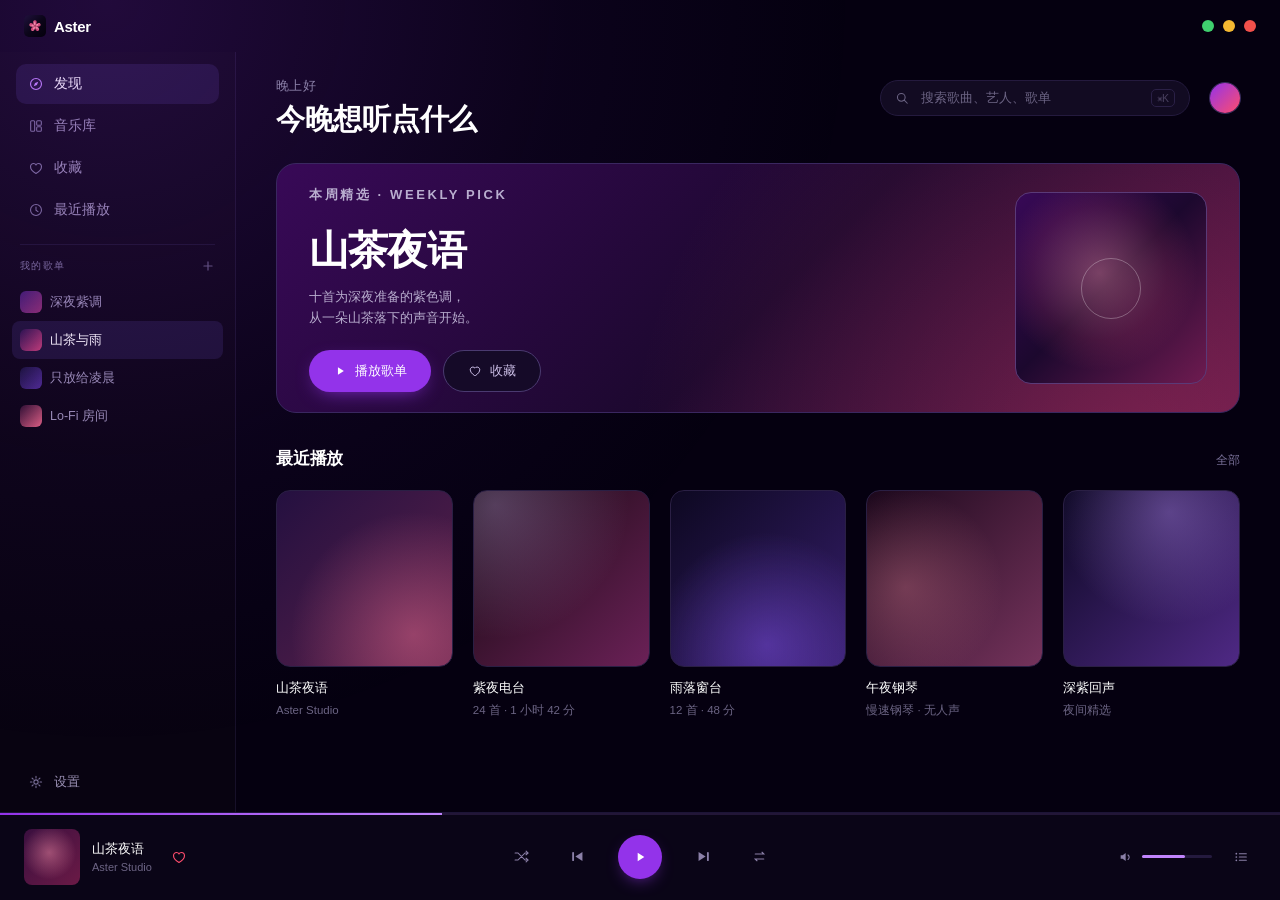
==== Design/index.html @ 730d6020 "初始化提交" ====
<!DOCTYPE html>
<html lang="zh-CN">
<head>
<meta charset="UTF-8">
<meta name="viewport" content="width=device-width, initial-scale=1">
<title>Aster · 发现</title>
<link rel="stylesheet" href="styles.css">
<script>document.documentElement.classList.toggle('no-vt', !(("onpagereveal" in window) && location.protocol !== "file:"));</script>
</head>
<body data-page="discover">

<script src="sprite.js"></script>

<div class="app">

  <!-- ===================== 顶栏 ===================== -->
  <header class="titlebar">
    <a class="brand" href="index.html">
      <svg class="mark" viewBox="0 0 512 512"><use href="#app-icon"/></svg>
      Aster
    </a>
    <div class="win-controls">
        <button class="wc wc-green" data-wc="max" title="进入全屏" aria-label="进入全屏">
          <svg class="ico-enter" viewBox="0 0 8 8"><path d="M1.5 1.5H4.4L1.5 4.4V1.5Z" fill="#0B2A16"/><path d="M6.5 6.5H3.6L6.5 3.6V6.5Z" fill="#0B2A16"/></svg>
          <svg class="ico-exit" viewBox="0 0 8 8"><path d="M4.5 3.5V1.2L1.2 4.5H3.5V3.5H4.5ZM3.5 4.5V6.8L6.8 3.5H4.5V4.5H3.5Z" fill="#0B2A16"/></svg>
        </button>
        <button class="wc wc-yellow" data-wc="min" title="缩小" aria-label="缩小">
          <svg viewBox="0 0 8 8"><path d="M2 4h4" stroke="#2A1D02" stroke-width="1.3" stroke-linecap="round" fill="none"/></svg>
        </button>
        <button class="wc wc-red" data-wc="close" title="关闭" aria-label="关闭">
          <svg viewBox="0 0 8 8"><path d="M2.2 2.2l3.6 3.6M5.8 2.2L2.2 5.8" stroke="#310604" stroke-width="1.15" stroke-linecap="round" fill="none"/></svg>
        </button>
      </div>
  </header>

  <div class="body">

    <!-- ===================== 侧边栏 ===================== -->
    <aside class="sidebar">
      <nav class="nav">
        <a href="index.html" class="active">
          <svg class="icon"><use href="#i-home"/></svg>发现
        </a>
        <a href="playlist.html">
          <svg class="icon"><use href="#i-library"/></svg>音乐库
        </a>
        <a href="playlist.html">
          <svg class="icon"><use href="#i-heart"/></svg>收藏
        </a>
        <a href="playlist.html">
          <svg class="icon"><use href="#i-clock"/></svg>最近播放
        </a>
      </nav>

      <div class="side-sep"></div>

      <div class="side-label">
        我的歌单
        <button aria-label="新建歌单"><svg class="icon" style="width:14px;height:14px"><use href="#i-plus"/></svg></button>
      </div>
      <div class="playlists">
        <a href="playlist.html">
          <span class="pl-thumb" style="background:linear-gradient(135deg,#3A1A6B,#8B2D6B)"></span>深夜紫调
        </a>
        <a href="playlist.html" class="current">
          <span class="pl-thumb" style="background:linear-gradient(135deg,#241046,#C33C71)"></span>山茶与雨
        </a>
        <a href="playlist.html">
          <span class="pl-thumb" style="background:linear-gradient(135deg,#141033,#4B2A8F)"></span>只放给凌晨
        </a>
        <a href="playlist.html">
          <span class="pl-thumb" style="background:linear-gradient(135deg,#2B0E2A,#E0617F)"></span>Lo-Fi 房间
        </a>
      </div>

      <div class="side-bottom">
        <a href="settings.html">
          <svg class="icon"><use href="#i-settings"/></svg>设置
        </a>
      </div>
    </aside>

    <!-- ===================== 内容 ===================== -->
    <main class="content">

      <div class="content-head">
        <div>
          <p class="greeting">晚上好</p>
          <h1 class="page-title">今晚想听点什么</h1>
        </div>
        <div class="head-actions">
          <label class="search">
            <svg class="icon"><use href="#i-search"/></svg>
            <input type="text" placeholder="搜索歌曲、艺人、歌单" aria-label="搜索">
            <kbd>⌘K</kbd>
          </label>
          <a class="avatar" href="login.html" title="账号"></a>
        </div>
      </div>

      <!-- 精选 -->
      <section class="hero">
        <div class="hero-copy">
          <p class="hero-tag">本周精选 · WEEKLY PICK</p>
          <h2>山茶夜语</h2>
          <p>十首为深夜准备的紫色调，
从一朵山茶落下的声音开始。</p>
          <div class="hero-actions">
            <a class="btn btn-primary" href="now-playing.html">
              <svg class="icon"><use href="#i-play"/></svg>播放歌单
            </a>
            <button class="btn btn-ghost" data-like>
              <svg class="icon"><use href="#i-heart"/></svg>收藏
            </button>
          </div>
        </div>
        <div class="hero-art"><span class="art-ring"></span></div>
      </section>

      <!-- 最近播放 -->
      <div class="section-head">
        <h3>最近播放</h3>
        <a href="playlist.html">全部</a>
      </div>

      <div class="cards">
        <a class="card" href="playlist.html">
          <div class="cover c1">
            <span class="play-fab" data-play="山茶夜语" data-artist="Aster Studio"><svg class="icon"><use href="#i-play"/></svg></span>
          </div>
          <h4>山茶夜语</h4><span>Aster Studio</span>
        </a>
        <a class="card" href="playlist.html">
          <div class="cover c2">
            <span class="play-fab" data-play="紫夜电台" data-artist="24 首 · 精选合辑"><svg class="icon"><use href="#i-play"/></svg></span>
          </div>
          <h4>紫夜电台</h4><span>24 首 · 1 小时 42 分</span>
        </a>
        <a class="card" href="playlist.html">
          <div class="cover c3">
            <span class="play-fab" data-play="雨落窗台" data-artist="城市噪音"><svg class="icon"><use href="#i-play"/></svg></span>
          </div>
          <h4>雨落窗台</h4><span>12 首 · 48 分</span>
        </a>
        <a class="card" href="playlist.html">
          <div class="cover c4">
            <span class="play-fab" data-play="午夜钢琴" data-artist="慢速钢琴 · 无人声"><svg class="icon"><use href="#i-play"/></svg></span>
          </div>
          <h4>午夜钢琴</h4><span>慢速钢琴 · 无人声</span>
        </a>
        <a class="card" href="playlist.html">
          <div class="cover c5">
            <span class="play-fab" data-play="深紫回声" data-artist="夜间精选"><svg class="icon"><use href="#i-play"/></svg></span>
          </div>
          <h4>深紫回声</h4><span>夜间精选</span>
        </a>
      </div>

    </main>
  </div>

  <!-- ===================== 播放条 ===================== -->
  <footer class="playerbar" id="playerbar">
    <div class="pb-progress"><div class="fill"></div></div>
    <div class="pb-left">
      <a href="now-playing.html" class="pb-cover" title="打开正在播放"></a>
      <div class="pb-meta">
        <strong id="pb-title">山茶夜语</strong>
        <span id="pb-artist">Aster Studio</span>
      </div>
      <button class="icon-btn liked" data-like aria-label="喜欢">
        <svg class="icon"><use href="#i-heart"/></svg>
      </button>
    </div>
    <div class="pb-center">
      <button class="icon-btn" aria-label="随机播放"><svg class="icon"><use href="#i-shuffle"/></svg></button>
      <button class="icon-btn" data-prev aria-label="上一首"><svg class="icon"><use href="#i-prev"/></svg></button>
      <button class="play-btn" data-toggle aria-label="播放/暂停">
        <svg class="icon icon-play"><use href="#i-play"/></svg>
        <svg class="icon icon-pause"><use href="#i-pause"/></svg>
      </button>
      <button class="icon-btn" data-next aria-label="下一首"><svg class="icon"><use href="#i-next"/></svg></button>
      <button class="icon-btn" aria-label="循环"><svg class="icon"><use href="#i-repeat"/></svg></button>
    </div>
    <div class="pb-right">
      <div class="volume">
        <svg class="icon"><use href="#i-volume"/></svg>
        <div class="vol-track"><i></i></div>
      </div>
      <button class="icon-btn" aria-label="播放歌曲列表" data-queue title="播放队列"><svg class="icon"><use href="#i-queue"/></svg></button>
    </div>
  </footer>

</div>

<script src="app.js"></script>
</body>
</html>
---- Design/styles.css ----
/* ============================================================
   Aster — 桌面音乐应用 / 视觉样式
   紫黑基调 · 山茶花图标 · 单页承载多页面原型
   ============================================================ */

:root{
  /* 底色 */
  --bg:            #050010;
  --panel:         #080311;
  --card:          #0A0517;
  --card-2:        #0E0820;
  --card-3:        #150D28;

  /* 描边 */
  --stroke:        #221A38;
  --stroke-soft:   #171029;
  --stroke-strong: #2A1F44;

  /* 品牌色 */
  --purple:        #9333EA;
  --purple-l:      #C084FC;
  --purple-glow:   #A855F7;
  --rose:          #FF4D6D;
  --rose-soft:     #FF6B8A;
  --gold:          #FFC46B;
  --amber:         #FFB454;

  /* 文字 */
  --text:          #FFFFFF;
  --text-2:        #A8A8C2;
  --text-3:        #6C6484;
  --text-4:        #5E5478;

  --r-xl: 22px;
  --r-lg: 20px;
  --r-md: 16px;
  --r-sm: 10px;

  --ease: cubic-bezier(.22,.61,.36,1);
}

*{ box-sizing: border-box; }

html,body{
  height:100%;
  margin:0;
  background: var(--bg);
}

body{
  font-family: "Inter", "Inter Tight", "Segoe UI", "Noto Sans SC", "PingFang SC",
               "HarmonyOS Sans SC", "Microsoft YaHei", -apple-system, BlinkMacSystemFont, sans-serif;
  color: var(--text);
  font-size: 14px;
  -webkit-font-smoothing: antialiased;
  text-rendering: optimizeLegibility;
}

a{ color: inherit; text-decoration: none; }

/* 图标精灵（由 sprite.js 注入）与通用图标尺寸 */
.sprite{ position:absolute; width:0; height:0; overflow:hidden; }
.icon{ width:16px; height:16px; display:inline-block; vertical-align:middle; flex:0 0 auto; }
button{ font-family: inherit; border:0; background:none; color:inherit; cursor:pointer; padding:0; }
::selection{ background: rgba(147,51,234,.4); }

/* 滚动条 */
::-webkit-scrollbar{ width:10px; height:10px; }
::-webkit-scrollbar-track{ background: transparent; }
::-webkit-scrollbar-thumb{ background:#221A38; border-radius:5px; border:3px solid transparent; background-clip: content-box; }
::-webkit-scrollbar-thumb:hover{ background:#332a52; background-clip: content-box; }

/* ============================================================
   应用外壳
   ============================================================ */
.app{
  height:100vh;
  display:flex;
  flex-direction:column;
  background: var(--bg);
  overflow:hidden;
}

/* 顶栏 */
.titlebar{
  height:52px;
  flex:0 0 52px;
  display:flex;
  align-items:center;
  justify-content:space-between;
  padding:0 24px;
  position:relative;
  z-index:20;
}
.brand{
  display:flex;
  align-items:center;
  gap:8px;
  font-family:"Inter Tight","Inter","Segoe UI",sans-serif;
  font-weight:600;
  font-size:15px;
  letter-spacing:-.02em;
}
.brand .mark{ width:22px; height:22px; display:block; }

/* 窗口控制：绿 = 缩小，黄 = 全屏，红 = 关闭 */
.win-controls{ display:flex; align-items:center; gap:9px; }
.wc{
  width:12px; height:12px;
  border-radius:50%;
  display:flex; align-items:center; justify-content:center;
  padding:0;
  transition: transform .16s var(--ease), filter .16s var(--ease);
}
.wc svg{ width:8px; height:8px; opacity:0; transition: opacity .14s var(--ease); }
.win-controls:hover .wc svg{ opacity:.82; }
.wc:hover{ filter:brightness(1.12); }
.wc:active{ transform: scale(.9); }
.wc-green{ background:#3FCF6E; }
.wc-yellow{ background:#F5B831; }
.wc-red{ background:#F2504B; }

/* 主体 */
.body{
  flex:1;
  min-height:0;
  display:flex;
  position:relative;
}

/* ============================================================
   侧边栏
   ============================================================ */
.sidebar{
  width:236px;
  flex:0 0 236px;
  background: var(--panel);
  border-right:1px solid var(--stroke-soft);
  display:flex;
  flex-direction:column;
  padding:12px 0 10px;
  overflow-y:auto;
}
.nav{ padding:0 16px; display:flex; flex-direction:column; gap:2px; }
.nav a{
  display:flex;
  align-items:center;
  gap:10px;
  height:40px;
  padding:0 12px;
  border-radius:10px;
  font-size:13.5px;
  color:#9A90B4;
  transition: background .16s var(--ease), color .16s var(--ease);
}
.nav a .icon{ width:16px; height:16px; flex:0 0 16px; color:#7A7099; transition: color .16s var(--ease); }
.nav a:hover{ background: rgba(255,255,255,.03); color:#C9BCE4; }
.nav a:hover .icon{ color:#9A90B4; }
.nav a.active{ background:#191030; color:#fff; }
.nav a.active .icon{ color: var(--purple-l); }

.side-sep{ height:1px; background: var(--stroke-soft); margin:14px 20px; }

.side-label{
  display:flex;
  align-items:center;
  justify-content:space-between;
  padding:0 20px;
  margin-bottom:10px;
  font-size:10px;
  letter-spacing:.14em;
  color:#7A7099;
  font-weight:500;
}
.side-label button{ color:#5E5478; display:flex; transition: color .16s var(--ease); }
.side-label button:hover{ color: var(--purple-l); }

.playlists{ padding:0 20px; display:flex; flex-direction:column; gap:0; }
.playlists a{
  display:flex;
  align-items:center;
  gap:8px;
  height:38px;
  padding:0 8px;
  margin:0 -8px;
  border-radius:8px;
  font-size:12.5px;
  color:#9A90B4;
  transition: background .16s var(--ease), color .16s var(--ease);
}
.playlists a:hover{ background: rgba(255,255,255,.03); color:#E8E2F5; }
.playlists a.current{ background:#191030; color:#fff; }
.pl-thumb{
  width:22px; height:22px; border-radius:6px; flex:0 0 22px;
}

.side-bottom{ margin-top:auto; padding:8px 16px 0; }
.side-bottom a{
  display:flex; align-items:center; gap:10px;
  height:40px; padding:0 12px; border-radius:10px;
  font-size:13px; color:#9A90B4;
  transition: background .16s var(--ease);
}
.side-bottom a:hover{ background: rgba(255,255,255,.03); }
.side-bottom .icon{ width:16px; height:16px; color:#7A7099; }

/* ============================================================
   内容区
   ============================================================ */
.content{
  flex:1;
  min-width:0;
  overflow-y:auto;
  padding:0 40px 36px;
  position:relative;
}
.content::before{
  content:"";
  position:fixed;
  left:0; top:0;
  width:900px; height:760px;
  background: radial-gradient(circle at 12% 0%, rgba(147,51,234,.20), rgba(120,40,200,.06) 42%, transparent 68%);
  pointer-events:none;
  z-index:0;
}
.content > *{ position:relative; z-index:1; }

.content-head{
  display:flex;
  align-items:flex-start;
  justify-content:space-between;
  gap:24px;
  padding-top:26px;
  margin-bottom:26px;
}
.greeting{
  margin:0 0 6px;
  font-size:12.5px;
  color:#8B80A8;
  letter-spacing:.02em;
}
h1.page-title{
  margin:0;
  font-size:29px;
  font-weight:700;
  letter-spacing:-.01em;
  line-height:1.25;
}
.head-actions{ display:flex; align-items:center; gap:20px; padding-top:2px; }

.search{
  display:flex;
  align-items:center;
  gap:10px;
  width:310px;
  height:36px;
  padding:0 14px;
  border-radius:18px;
  background:#120B22;
  border:1px solid #241A3E;
  transition: border-color .18s var(--ease), background .18s var(--ease);
}
.search:focus-within{ border-color: rgba(147,51,234,.55); background:#150D28; }
.search .icon{ width:14px; height:14px; color:#6C6484; flex:0 0 14px; }
.search input{
  flex:1; min-width:0;
  background:none; border:0; outline:0;
  color: var(--text);
  font-size:12.5px;
  font-family:inherit;
}
.search input::placeholder{ color:#6C6484; }
.search kbd{
  font-family:"Inter",sans-serif;
  font-size:10.5px;
  color:#4A4160;
  border:1px solid #2A2046;
  border-radius:5px;
  padding:1px 5px;
  line-height:1.4;
}
.avatar{
  width:30px; height:30px; border-radius:50%;
  background: linear-gradient(135deg,#9333EA,#FF4D6D);
  box-shadow: 0 0 0 1px #3A2C5E;
  flex:0 0 30px;
}

/* ---------- 精选横幅 ---------- */
.hero{
  position:relative;
  height:250px;
  border-radius: var(--r-lg);
  border:1px solid #3A2760;
  overflow:hidden;
  display:flex;
  align-items:center;
  justify-content:space-between;
  padding:0 32px;
  background-image:
    radial-gradient(circle at 88% 120%, rgba(255,77,109,.22), transparent 55%),
    linear-gradient(135deg,#380957 0%, #1C082E 52%, #5C1749 100%);
}
.hero-copy{ position:relative; z-index:2; }
.hero-tag{
  margin:0 0 6px;
  font-size:10.5px;
  font-weight:600;
  letter-spacing:.2em;
  color:#D8B4FE;
}
.hero h2{
  margin:0 0 14px;
  font-size:40px;
  font-weight:700;
  letter-spacing:-.02em;
  line-height:1.1;
}
.hero p{
  margin:0 0 22px;
  max-width:400px;
  font-size:13px;
  line-height:1.65;
  color:#B9AECF;
  white-space:pre-line;
}
.hero-actions{ display:flex; gap:12px; }
.btn{
  display:inline-flex;
  align-items:center;
  gap:8px;
  height:42px;
  padding:0 24px;
  border-radius:21px;
  font-size:13px;
  font-weight:500;
  transition: transform .16s var(--ease), background .16s var(--ease), box-shadow .2s var(--ease);
}
.btn .icon{ width:14px; height:14px; }
.btn-primary{
  background: var(--purple);
  color:#fff;
  box-shadow: 0 6px 20px -8px rgba(147,51,234,.9);
}
.btn-primary:hover{ background:#9F46F0; box-shadow:0 8px 26px -8px rgba(168,85,247,.95); }
.btn-ghost{
  background:#150A28;
  border:1px solid #4A3A70;
  color:#C9BCE4;
}
.btn-ghost:hover{ background:#1D1033; }
.btn:active{ transform: translateY(1px); }

.hero-art{
  position:relative;
  width:192px; height:192px;
  border-radius: var(--r-md);
  border:1px solid #5A3A78;
  overflow:hidden;
  flex:0 0 192px;
  background-image:
    radial-gradient(circle at 44% 42%, rgba(255,150,175,.40), rgba(255,90,130,.12) 44%, transparent 64%),
    linear-gradient(135deg,#380957 0%, #1C082E 48%, #6E1B50 100%);
  transition: transform .4s var(--ease);
}
.hero:hover .hero-art{ transform: scale(1.02) rotate(-.6deg); }
.art-ring{
  position:absolute; inset:34%;
  border:1px solid rgba(255,255,255,.28);
  border-radius:50%;
}

/* ---------- 分区标题 ---------- */
.section-head{
  display:flex;
  align-items:baseline;
  justify-content:space-between;
  margin:34px 0 20px;
}
.section-head h3{
  margin:0;
  font-size:17px;
  font-weight:600;
  letter-spacing:-.01em;
}
.section-head a{ font-size:12px; color:#7A7099; transition: color .16s var(--ease); }
.section-head a:hover{ color: var(--purple-l); }

/* ---------- 专辑卡片 ---------- */
.cards{
  display:grid;
  grid-template-columns: repeat(5, minmax(0,1fr));
  gap:20px;
}
.card{ display:block; }
.card .cover{
  position:relative;
  aspect-ratio:1;
  border-radius:14px;
  border:1px solid #2A1F44;
  overflow:hidden;
  transition: transform .28s var(--ease), box-shadow .28s var(--ease);
}
.card:hover .cover{
  transform: translateY(-4px);
  box-shadow: 0 18px 40px -18px rgba(0,0,0,.9), 0 0 0 1px rgba(192,132,252,.18);
}
.card .cover::after{
  content:"";
  position:absolute; inset:0;
  background: linear-gradient(180deg, transparent 55%, rgba(5,0,16,.35));
  opacity:0;
  transition: opacity .28s var(--ease);
}
.card:hover .cover::after{ opacity:1; }
.card .play-fab{
  position:absolute;
  right:12px; bottom:12px;
  width:38px; height:38px;
  border-radius:50%;
  background: var(--purple);
  display:flex; align-items:center; justify-content:center;
  opacity:0;
  transform: translateY(6px);
  transition: opacity .24s var(--ease), transform .24s var(--ease);
  box-shadow:0 8px 20px -8px rgba(0,0,0,.8);
  z-index:2;
}
.card .play-fab .icon{ width:14px; height:14px; }
.card:hover .play-fab{ opacity:1; transform:none; }
.card h4{
  margin:12px 0 4px;
  font-size:13px;
  font-weight:500;
  color:#fff;
}
.card span{
  font-size:11.5px;
  color:#6C6484;
}

/* 封面渐变（与设计稿一致） */
.c1{ background-image: radial-gradient(circle at 78% 82%, rgba(255,120,155,.40), rgba(255,77,109,0) 62%), linear-gradient(135deg,#241040,#5C214A); }
.c2{ background-image: radial-gradient(circle at 12% 8%, rgba(216,180,254,.30), rgba(147,51,234,0) 60%), linear-gradient(135deg,#14080F,#6B2157); }
.c3{ background-image: radial-gradient(circle at 55% 88%, rgba(140,90,255,.42), rgba(120,60,220,0) 62%), linear-gradient(135deg,#0D0821,#361E6B); }
.c4{ background-image: radial-gradient(circle at 22% 55%, rgba(255,150,165,.28), rgba(255,120,140,0) 58%), linear-gradient(135deg,#1C081C,#75335C); }
.c5{ background-image: radial-gradient(circle at 60% 12%, rgba(190,150,255,.36), rgba(140,80,230,0) 60%), linear-gradient(135deg,#0D0824,#4F2985); }

/* ============================================================
   播放条
   ============================================================ */
.playerbar{
  position:relative;
  flex:0 0 88px;
  height:88px;
  background: var(--card);
  border-top:1px solid #1C1436;
  display:flex;
  align-items:center;
  padding:0 24px;
  z-index:15;
}
.pb-progress{
  position:absolute;
  top:0; left:0; right:0;
  height:2px;
  background:#221637;
}
.pb-progress .fill{
  height:100%;
  width:43%;
  background: linear-gradient(90deg,#9333EA,#C084FC);
  position:relative;
}
.pb-progress .fill::after{
  content:"";
  position:absolute;
  right:-4px; top:-3px;
  width:8px; height:8px;
  border-radius:50%;
  background:#fff;
  opacity:0;
  transition: opacity .2s var(--ease);
}
.playerbar:hover .pb-progress .fill::after{ opacity:1; }

.pb-left{
  display:flex;
  align-items:center;
  gap:12px;
  min-width:0;
  flex:1;
}
.pb-cover{
  width:56px; height:56px;
  border-radius:8px;
  flex:0 0 56px;
  background-image:
    radial-gradient(circle at 45% 42%, rgba(255,150,175,.45), transparent 60%),
    linear-gradient(135deg,#3A0F3F,#6B1A46);
}
.pb-meta{ min-width:0; }
.pb-meta strong{
  display:block;
  font-size:13px;
  font-weight:500;
  white-space:nowrap;
  overflow:hidden;
  text-overflow:ellipsis;
}
.pb-meta span{
  display:block;
  font-size:11px;
  color:#6C6484;
  margin-top:3px;
  white-space:nowrap;
  overflow:hidden;
  text-overflow:ellipsis;
}
.icon-btn{
  width:30px; height:30px;
  display:flex; align-items:center; justify-content:center;
  border-radius:50%;
  color:#8B80A8;
  transition: color .16s var(--ease), background .16s var(--ease);
}
.icon-btn:hover{ color:#E8E2F5; background: rgba(255,255,255,.05); }
.icon-btn .icon{ width:16px; height:16px; }
.icon-btn.liked{ color: var(--rose); }
.icon-btn.liked .icon path{ fill: rgba(255,77,109,.18); }

.pb-center{
  display:flex;
  align-items:center;
  gap:26px;
  flex:0 0 auto;
}
.pb-center .icon-btn .icon{ width:17px; height:17px; }
.play-btn{
  width:44px; height:44px;
  border-radius:50%;
  background: var(--purple);
  display:flex; align-items:center; justify-content:center;
  box-shadow: 0 6px 18px -8px rgba(147,51,234,.9);
  transition: background .16s var(--ease), transform .16s var(--ease);
}
.play-btn:hover{ background:#9F46F0; }
.play-btn:active{ transform: scale(.96); }
.play-btn .icon{ width:16px; height:16px; }
.play-btn .icon-pause{ display:none; }
.playing .play-btn .icon-play{ display:none; }
.playing .play-btn .icon-pause{ display:block; }
/* 无播放条的页面（正在播放）由根节点承担播放状态 */
.is-playing .play-btn .icon-play{ display:none; }
.is-playing .play-btn .icon-pause{ display:block; }

.pb-right{
  display:flex;
  align-items:center;
  gap:14px;
  flex:1;
  justify-content:flex-end;
}
.volume{
  display:flex; align-items:center; gap:8px;
  color:#8B80A8;
}
.volume .icon{ width:16px; height:16px; }
.vol-track{
  width:70px; height:3px; border-radius:2px;
  background:#241A3E;
  position:relative;
}
.vol-track i{
  position:absolute; inset:0 auto 0 0;
  width:62%;
  border-radius:2px;
  background: var(--purple-l);
}

/* ============================================================
   02 正在播放
   ============================================================ */
.np{
  height:100vh;
  display:flex;
  flex-direction:column;
  overflow:hidden;
  position:relative;
}
.np::before,
.np::after{
  content:"";
  position:absolute;
  border-radius:50%;
  pointer-events:none;
}
.np::before{
  width:1100px; height:900px;
  left:-240px; top:340px;
  background: radial-gradient(circle, rgba(147,51,234,.30), rgba(90,26,150,.05) 50%, transparent 70%);
}
.np::after{
  width:1000px; height:900px;
  right:-120px; top:-420px;
  background: radial-gradient(circle, rgba(255,77,109,.20), rgba(150,50,100,.04) 50%, transparent 70%);
}
.np-head{
  position:relative; z-index:5;
  height:56px; flex:0 0 56px;
  display:flex; align-items:center; gap:14px;
  padding:0 26px;
}
.np-head .back{
  width:30px; height:30px;
  display:flex; align-items:center; justify-content:center;
  border-radius:50%;
  color:#C9BCE4;
  transition: background .16s var(--ease);
}
.np-head .back:hover{ background: rgba(255,255,255,.05); }
.np-head .back .icon{ width:18px; height:18px; }
.np-head .crumb{ font-size:12.5px; color:#8B80A8; }
.np-head .win-controls{ margin-left:auto; }

.np-body{
  position:relative; z-index:4;
  flex:1; min-height:0;
  display:grid;
  grid-template-columns: 420px minmax(0,1fr);
  gap:140px;
  padding:52px 100px 40px;
  align-items:start;
}
.np-left{ width:420px; }
.np-art{
  position:relative;
  width:420px; height:420px;
  border-radius: var(--r-xl);
  border:1px solid #5A3A78;
  overflow:hidden;
  background-image:
    radial-gradient(circle at 42% 40%, rgba(255,150,175,.55), rgba(255,90,130,.14) 45%, transparent 66%),
    linear-gradient(135deg,#3D0F57 0%, #1E0833 46%, #7A1F52 100%);
  box-shadow: 0 40px 90px -40px rgba(0,0,0,.95);
}
.np-art .art-ring{ inset:34%; border-color: rgba(255,255,255,.26); }

.np-title{
  margin:26px 0 8px;
  font-size:34px;
  font-weight:700;
  letter-spacing:-.02em;
}
.np-artist{ margin:0; font-size:13.5px; color:#8B80A8; }

.np-progress{ margin-top:30px; }
.range{
  position:relative;
  height:3px;
  border-radius:2px;
  background:#2A2046;
  cursor:pointer;
}
.range .fill{
  position:absolute; inset:0 auto 0 0;
  border-radius:2px;
  background: linear-gradient(90deg,#9333EA,#FF9AAB);
}
.range .knob{
  position:absolute;
  top:50%; width:10px; height:10px;
  border-radius:50%; background:#fff;
  transform: translate(-50%,-50%);
  box-shadow: 0 0 0 4px rgba(255,255,255,.08);
}
.range-time{
  display:flex; justify-content:space-between;
  margin-top:12px;
  font-size:11px;
  color:#6C6484;
  font-variant-numeric: tabular-nums;
}

.np-controls{
  display:flex;
  align-items:center;
  gap:26px;
  margin-top:28px;
}
.np-controls .icon-btn .icon{ width:18px; height:18px; }
.np-controls .play-btn{ width:64px; height:64px; }
.np-controls .play-btn .icon{ width:22px; height:22px; }
.np-controls .spacer{ flex:1; }

.np-right{ min-width:0; }
.lyrics-label{
  font-size:10px; letter-spacing:.2em; color:#5E5478;
  font-weight:500; margin:0 0 26px;
}
.lyrics{ display:flex; flex-direction:column; gap:18px; }
.lyric{
  position:relative;
  font-size:17px;
  line-height:1.5;
  color:#4E4568;
  cursor:pointer;
  transition: color .28s var(--ease), transform .28s var(--ease);
  padding-left:0;
}
.lyric:hover{ color:#8B80A8; }
.lyric.near{ color:#6B6088; }
.lyric.active{
  font-size:24px;
  font-weight:500;
  color:#fff;
  letter-spacing:-.01em;
}
.lyric.active::before{
  content:"";
  position:absolute;
  left:-32px; top:50%;
  transform: translateY(-50%);
  width:3px; height:26px;
  border-radius:2px;
  background: var(--purple-glow);
}

.np-queue{ margin-top:34px; border-top:1px solid var(--stroke-soft); padding-top:20px; }
.np-queue .section-head{ margin:0 0 16px; }
.np-queue .section-head h3{ font-size:12px; color:#8B80A8; font-weight:500; }
.np-queue .section-head span{ font-size:11px; color:#5E5478; }
.q-row{
  display:flex; align-items:center; gap:14px;
  padding:9px 10px; margin:0 -10px;
  border-radius:10px;
  cursor:pointer;
  transition: background .16s var(--ease);
}
.q-row:hover{ background: rgba(255,255,255,.03); }
.q-cover{ width:38px; height:38px; border-radius:8px; flex:0 0 38px; }
.q-meta{ flex:1; min-width:0; }
.q-meta strong{ display:block; font-size:13px; font-weight:500; }
.q-meta span{ display:block; font-size:10.5px; color:#5E5478; margin-top:2px; }
.q-time{ font-size:11px; color:#5E5478; font-variant-numeric: tabular-nums; }

/* ============================================================
   03 歌单详情
   ============================================================ */
.pk-head{
  display:flex;
  align-items:flex-start;
  gap:28px;
  padding-top:26px;
}
.pk-cover{
  width:168px; height:168px;
  border-radius: var(--r-md);
  border:1px solid #4A3568;
  flex:0 0 168px;
  position:relative;
  overflow:hidden;
  background-image:
    radial-gradient(circle at 40% 42%, rgba(255,160,180,.45), transparent 62%),
    linear-gradient(135deg,#1E0C38 0%, #4D1949 55%, #6B2347 100%);
}
.pk-cover .art-ring{ inset:31%; border-color: rgba(255,255,255,.24); }
.pk-info{ min-width:0; padding-top:4px; }
.pk-type{
  margin:0 0 8px;
  font-size:10px; font-weight:600;
  letter-spacing:.2em;
  color: var(--purple-l);
}
.pk-info h1{
  margin:0 0 12px;
  font-size:42px;
  font-weight:700;
  letter-spacing:-.025em;
  line-height:1.1;
}
.pk-desc{ margin:0 0 12px; font-size:13px; color:#A8A8C2; max-width:620px; line-height:1.6; }
.pk-meta{ margin:0 0 20px; font-size:11.5px; color:#6C6484; }
.pk-actions{ display:flex; align-items:center; gap:12px; }
.btn-sm{ height:40px; padding:0 20px; border-radius:20px; font-size:13px; }

.tracks{ margin-top:34px; }
.tr-head,
.tr-row{
  display:grid;
  grid-template-columns: 46px minmax(0,1fr) 300px 92px;
  align-items:center;
}
.tr-head{
  height:34px;
  font-size:10.5px;
  color:#5E5478;
  border-bottom:1px solid var(--stroke-soft);
  letter-spacing:.02em;
}
.tr-head .num{ padding-left:6px; }
.tr-row{
  height:56px;
  border-radius:10px;
  transition: background .14s var(--ease);
  cursor:pointer;
  position:relative;
}
.tr-row:hover{ background: rgba(255,255,255,.035); }
.tr-row .num{
  padding-left:8px;
  font-size:11px;
  color:#5E5478;
  font-variant-numeric: tabular-nums;
}
.tr-cell{ display:flex; align-items:center; gap:14px; min-width:0; }
.tr-cover{ width:36px; height:36px; border-radius:6px; flex:0 0 36px; }
.tr-name{
  font-size:13px; color:#E8E2F5;
  white-space:nowrap; overflow:hidden; text-overflow:ellipsis;
}
.tr-album{ font-size:12px; color:#6C6484; white-space:nowrap; overflow:hidden; text-overflow:ellipsis; }
.tr-dur{ font-size:11px; color:#5E5478; font-variant-numeric: tabular-nums; text-align:left; padding-left:4px; }
.tr-row.active .tr-name{ color: var(--purple-l); font-weight:500; }
.tr-row.active .num{ visibility:hidden; }
.tr-row .eq{
  position:absolute;
  left:10px; top:50%;
  transform:translateY(-50%);
  display:none;
}
.tr-row.active .eq{ display:flex; }

/* 跳动均衡器 */
.eq{ display:flex; align-items:flex-end; gap:2px; height:14px; }
.eq i{
  width:3px; border-radius:2px; background: var(--purple-l);
  animation: eq 1s ease-in-out infinite;
}
.eq i:nth-child(1){ height:6px; animation-delay:0s; }
.eq i:nth-child(2){ height:12px; animation-delay:.18s; }
.eq i:nth-child(3){ height:8px; animation-delay:.36s; }
@keyframes eq{
  0%,100%{ transform: scaleY(.55); }
  50%{ transform: scaleY(1); }
}
.paused .eq i{ animation-play-state: paused; }

/* ============================================================
   04 组件与状态
   ============================================================ */
.page-head{ padding-top:34px; margin-bottom:34px; display:flex; align-items:flex-end; justify-content:space-between; gap:24px; }
.page-link{ font-size:12px; color:#8B80A8; padding-bottom:3px; border-bottom:1px solid transparent; transition:color .16s var(--ease), border-color .16s var(--ease); white-space:nowrap; }
.page-link:hover{ color:#C9BCE4; border-color:#4A3A70; }
.page-head h1{
  margin:0 0 8px;
  font-size:24px;
  font-weight:700;
  letter-spacing:-.02em;
}
.page-head p{
  margin:0;
  font-size:10px;
  letter-spacing:.16em;
  color:#5E5478;
  font-weight:500;
}

.spec-cols{
  display:grid;
  grid-template-columns: 1.12fr 1fr .86fr;
  gap:32px;
  align-items:start;
}
.spec-col{ display:flex; flex-direction:column; gap:26px; }
.spec-label{
  margin:0 0 10px;
  font-size:10px;
  letter-spacing:.1em;
  color:#8B80A8;
}
.spec{
  background: var(--card);
  border:1px solid var(--stroke);
  border-radius: var(--r-md);
  overflow:hidden;
}

/* 迷你播放器 */
.mini{
  display:flex;
  align-items:center;
  gap:18px;
  padding:18px;
}
.mini .cover{
  width:92px; height:92px; border-radius:10px; flex:0 0 92px;
  background-image:
    radial-gradient(circle at 45% 40%, rgba(255,150,175,.42), transparent 60%),
    linear-gradient(135deg,#3A0F3F,#6B1A46);
}
.mini-body{ flex:1; min-width:0; }
.mini-title{ font-size:13.5px; font-weight:500; }
.mini-artist{ font-size:11px; color:#6C6484; margin-top:3px; }
.mini-bar{
  height:3px; border-radius:2px; background:#241A3E;
  margin:14px 0 12px; position:relative;
}
.mini-bar i{
  position:absolute; inset:0 auto 0 0; width:39%;
  border-radius:2px;
  background: linear-gradient(90deg,#9333EA,#FF9AAB);
}
.mini-ctrl{ display:flex; align-items:center; gap:10px; }
.mini-ctrl .icon-btn{ width:24px; height:24px; }
.mini-ctrl .icon-btn .icon{ width:13px; height:13px; }
.mini-ctrl .play-btn{ width:26px; height:26px; }
.mini-ctrl .play-btn .icon{ width:10px; height:10px; }
.mini-time{ margin-left:auto; font-size:10px; color:#5E5478; font-variant-numeric: tabular-nums; }

/* 桌面歌词条 */
.lyricbar{
  display:flex; align-items:center; gap:16px;
  padding:16px 20px;
  border-radius:14px;
  background:#120A24;
  border:1px solid #2E2150;
}
.lyricbar .mark{ width:14px; height:14px; color:var(--purple-l); flex:0 0 14px; }
.lyric-main{ font-size:15px; font-weight:500; }
.lyric-sub{ font-size:10px; color:#5E5478; margin-top:5px; font-style:italic; }

/* Toast */
.toast{
  display:flex; align-items:center; gap:14px;
  padding:14px 18px;
  border-radius:12px;
  background:#1A1030;
  border:1px solid #3A2B5E;
  box-shadow: 0 20px 40px -24px rgba(0,0,0,.9);
}
.toast .icon{ width:18px; height:18px; color:var(--purple-l); flex:0 0 18px; }
.toast span{ font-size:12.5px; }
.toast button{ margin-left:auto; font-size:12.5px; font-weight:500; color:var(--purple-l); }

/* 空状态 */
.empty{
  display:flex;
  gap:22px;
  padding:34px 28px;
  border-radius: var(--r-md);
  background:#0A0517;
  border:1px solid var(--stroke);
  align-items:flex-start;
}
.empty .icon{ width:44px; height:44px; color:#4A4160; flex:0 0 44px; }
.empty h4{ margin:4px 0 8px; font-size:15px; font-weight:500; }
.empty p{ margin:0 0 18px; font-size:12px; line-height:1.6; color:#6C6484; max-width:330px; }
.btn-mini{
  display:inline-flex; align-items:center;
  height:34px; padding:0 18px;
  border-radius:17px;
  background:#1E1236;
  border:1px solid #4A3A70;
  font-size:12px; font-weight:500; color:#C9BCE4;
  transition: background .16s var(--ease);
}
.btn-mini:hover{ background:#261741; }

/* 右键菜单 */
.menu{
  width:250px;
  padding:10px 0;
  border-radius:12px;
  background:#150D28;
  border:1px solid #352A54;
  box-shadow: 0 30px 60px -30px rgba(0,0,0,.95);
}
.menu a{
  display:block;
  padding:9px 18px;
  font-size:12.5px;
  color:#C9BCE4;
  transition: background .14s var(--ease);
}
.menu a:hover{ background: rgba(255,255,255,.05); }
.menu a.danger{ color: var(--rose-soft); }
.menu hr{ border:0; height:1px; background:#2A2046; margin:8px 12px; }

/* 列表卡（队列） */
.listcard{
  padding:16px 18px 10px;
  border-radius:14px;
  background:#0E0820;
  border:1px solid #2A1F44;
}
.listcard .lc-head{
  display:flex; align-items:center; justify-content:space-between;
  margin-bottom:10px;
}
.listcard .lc-head strong{ font-size:12px; font-weight:500; color:#8B80A8; }
.listcard .lc-head span{ font-size:11px; color:#5E5478; cursor:pointer; }
.listcard .q-row{ padding:8px; margin:0 -8px; }

/* 设置行 */
.setting{
  display:flex; align-items:center; gap:20px;
  padding:14px 18px;
}
.setting + .setting{ border-top:1px solid rgba(255,255,255,.04); }
.setting .txt{ flex:1; min-width:0; }
.setting strong{ display:block; font-size:12.5px; font-weight:500; }
.setting span{ display:block; font-size:10.5px; color:#5E5478; margin-top:4px; }
.switch{
  width:40px; height:22px; border-radius:11px;
  background:#241A3E; position:relative; flex:0 0 40px;
  transition: background .22s var(--ease);
}
.switch::after{
  content:"";
  position:absolute; top:3px; left:3px;
  width:16px; height:16px; border-radius:50%;
  background:#8B80A8;
  transition: left .22s var(--ease), background .22s var(--ease);
}
.switch.on{ background: var(--purple); }
.switch.on::after{ left:21px; background:#fff; }

/* 设备列表 */
.device{
  display:flex; align-items:center; gap:12px;
  padding:12px 18px;
}
.device + .device{ border-top:1px solid rgba(255,255,255,.04); }
.dot{ width:8px; height:8px; border-radius:50%; background:#3A2F55; flex:0 0 8px; }
.device.on .dot{ background: var(--purple-l); box-shadow:0 0 0 3px rgba(192,132,252,.12); }
.device strong{ display:block; font-size:12.5px; font-weight:500; }
.device span{ display:block; font-size:10.5px; color:#5E5478; margin-top:2px; }
.device:not(.on) strong{ color:#9A90B4; font-weight:400; }

/* 底排小卡 */
.note-card{
  display:flex; gap:18px; align-items:flex-start;
  padding:22px 20px;
}
.note-card .icon{ width:32px; height:32px; flex:0 0 32px; }
.note-card h4{ margin:2px 0 6px; font-size:13.5px; font-weight:500; }
.note-card p{ margin:0; font-size:11px; color:#6C6484; line-height:1.6; }
.note-card .btn-mini{ margin-top:12px; }

/* ============================================================
   00 品牌页
   ============================================================ */
.brand-page{ flex:1; min-height:0; overflow-y:auto; padding:0 60px 60px; position:relative; }
.brand-page::before{
  content:"";
  position:fixed; left:-200px; top:-320px;
  width:900px; height:900px;
  background: radial-gradient(circle, rgba(168,85,247,.26), rgba(120,40,200,.06) 45%, transparent 70%);
  pointer-events:none;
}
.brand-hero{
  position:relative;
  display:flex; align-items:center; gap:56px;
  padding:56px 0 44px;
}
.app-icon-lg{ width:200px; height:200px; flex:0 0 200px; filter: drop-shadow(0 30px 60px rgba(0,0,0,.6)); }
.brand-word{
  font-family:"Inter Tight","Inter","Segoe UI",sans-serif;
  font-size:82px;
  font-weight:700;
  letter-spacing:-.05em;
  line-height:1;
  margin:0 0 14px;
}
.brand-tag{ margin:0 0 10px; font-size:17px; color:var(--text-2); }
.brand-meta{
  margin:0;
  font-size:11px;
  letter-spacing:.16em;
  color:#6C6484;
  font-weight:500;
}
.brand-cols{
  position:relative;
  display:grid;
  grid-template-columns: 1.3fr 1fr;
  gap:56px;
  border-top:1px solid var(--stroke-soft);
  padding-top:36px;
}
.swatches{ display:flex; gap:12px; }
.sw{ width:78px; }
.sw i{
  display:block;
  height:52px;
  border-radius:12px;
  margin-bottom:9px;
  border:1px solid rgba(255,255,255,.06);
}
.sw code{ font-size:10px; color:#6C6484; font-family:"Inter",monospace; letter-spacing:.02em; }
.sw small{ display:block; font-size:10px; color:#4A4160; margin-top:3px; }

.sizes{ display:flex; align-items:flex-end; gap:26px; margin-bottom:22px; }
.size-item{ text-align:center; }
.size-item span{ display:block; margin-top:10px; font-size:10px; color:#5E5478; letter-spacing:.06em; }
.spec-note{ margin:0; font-size:12px; color:#8B80A8; line-height:1.9; }
.spec-note b{ color:#C9BCE4; font-weight:500; }

/* ============================================================
   响应式
   ============================================================ */
@media (max-width:1240px){
  .cards{ grid-template-columns: repeat(4, minmax(0,1fr)); }
  .np-body{ gap:70px; padding:40px 60px; grid-template-columns: 360px minmax(0,1fr); }
  .np-left, .np-art{ width:360px; height:360px; }
  .spec-cols{ grid-template-columns:1fr 1fr; }
}
@media (max-width:1024px){
  .sidebar{ display:none; }
  .content{ padding:0 24px 24px; }
  .cards{ grid-template-columns: repeat(3, minmax(0,1fr)); }
  .np-body{ grid-template-columns: 1fr; gap:40px; padding:24px 32px 40px; }
  .np-left, .np-art{ width:100%; max-width:360px; height:auto; aspect-ratio:1; }
  .pk-head{ flex-direction:column; }
  .tr-head, .tr-row{ grid-template-columns: 40px minmax(0,1fr) 80px; }
  .tr-head .album, .tr-cell.album{ display:none; }
  .spec-cols{ grid-template-columns:1fr; }
  .brand-cols{ grid-template-columns:1fr; gap:36px; }
}
@media (max-width:720px){
  .cards{ grid-template-columns: repeat(2, minmax(0,1fr)); }
  .hero{ height:auto; padding:24px; flex-direction:column; align-items:flex-start; gap:20px; }
  .hero-art{ width:100%; flex:1 1 auto; height:auto; aspect-ratio:1; }
  .head-actions .search{ width:180px; }
  .pb-right{ display:none; }
}


/* ============================================================
   窗口状态：最小化 / 关闭（原型里做成可逆，便于继续浏览）
   ============================================================ */
.app, .np, .brand-page{
  transition: transform .42s var(--ease), opacity .42s var(--ease);
}
body.is-min .app,
body.is-min .np,
body.is-min .brand-page{
  transform: translateY(52px) scale(.92);
  opacity:0;
  pointer-events:none;
}

.win-restore{
  position:fixed;
  left:50%; bottom:26px;
  transform: translate(-50%, 22px);
  display:flex; align-items:center; gap:10px;
  padding:9px 16px 9px 12px;
  border-radius:16px;
  background:#150D28;
  border:1px solid #3A2B5E;
  box-shadow: 0 24px 50px -24px rgba(0,0,0,.95);
  font-size:12.5px;
  color:#E8E2F5;
  opacity:0; pointer-events:none;
  transition: opacity .3s var(--ease), transform .3s var(--ease),
              border-color .2s var(--ease);
  z-index:100;
  cursor:pointer;
}
body.is-min .win-restore{ opacity:1; transform:translate(-50%,0); pointer-events:auto; }
.win-restore .icon{ width:18px; height:18px; }
.win-restore small{ display:block; margin-top:2px; font-size:10.5px; color:#6C6484; }
.win-restore:hover{ border-color:#4E3C7A; }

.closed-state{
  position:fixed; inset:0;
  display:none;
  flex-direction:column; align-items:center; justify-content:center;
  gap:14px;
  background: radial-gradient(circle at 50% 38%, rgba(147,51,234,.16), transparent 55%), #050010;
  z-index:120;
}
body.is-closed .closed-state{ display:flex; }
body.is-closed .app,
body.is-closed .np,
body.is-closed .brand-page{ opacity:0; pointer-events:none; }
.closed-state .icon{ width:72px; height:72px; margin-bottom:6px; }
.closed-state h2{ margin:0; font-size:20px; font-weight:600; letter-spacing:-.01em; }
.closed-state p{ margin:0; font-size:12.5px; color:#6C6484; }
.closed-state button{
  margin-top:10px;
  height:40px; padding:0 24px;
  border-radius:20px;
  background:var(--purple); color:#fff;
  font-size:13px; font-weight:500;
  box-shadow: 0 10px 26px -12px rgba(147,51,234,.95);
  transition: background .16s var(--ease);
}
.closed-state button:hover{ background:#9F46F0; }

/* ============================================================
   页面切换动效
   1) 支持跨文档 View Transition 时：常驻区域纹丝不动，只有内容区过渡
   2) 不支持时（含 file://）：整块淡出 → 新页淡入
   ============================================================ */
@view-transition{ navigation: auto; }

.sidebar{ view-transition-name: sidebar; }
.playerbar{ view-transition-name: player; }
.content{ view-transition-name: content; }

/* 侧边栏与播放条在新旧页完全一致，直接接续，不做任何交叉淡入 */
::view-transition-old(sidebar),
::view-transition-new(sidebar),
::view-transition-old(player),
::view-transition-new(player){ animation: none; }

/* 内容区：旧内容轻推向上淡出，新内容自下淡入 */
::view-transition-old(content){ animation: vt-out .2s var(--ease) both; }
::view-transition-new(content){ animation: vt-in .32s var(--ease) both; }
::view-transition-group(content){ animation-duration: .32s; }

::view-transition-old(root),
::view-transition-new(root){ animation-duration: .3s; }

@keyframes vt-out{ to{ opacity:0; transform: translateY(-6px); } }
@keyframes vt-in{ from{ opacity:0; transform: translateY(10px); } }

/* ---------- 降级路径 ---------- */
.no-vt .content,
.no-vt .np-body,
.no-vt .brand-page{ animation: vt-in .34s var(--ease) backwards; }

.no-vt .content,
.no-vt .np-body{ transition: opacity .17s var(--ease), transform .17s var(--ease); }

body.page-leave .content,
body.page-leave .np-body{
  animation: none;
  opacity: 0;
  transform: translateY(-6px);
}

/* ---------- 尊重系统"减少动态效果" ---------- */
@media (prefers-reduced-motion: reduce){
  ::view-transition-old(root),
  ::view-transition-new(root),
  ::view-transition-old(content),
  ::view-transition-new(content),
  .no-vt .content,
  .no-vt .np-body,
  .no-vt .brand-page{ animation: none !important; }
  .no-vt .content,
  .no-vt .np-body{ transition: none !important; }
}


/* ============================================================
   播放队列弹出层（播放条右侧列表图标）
   ============================================================ */
.icon-btn.on{ color:#fff; background:rgba(255,255,255,.07); }

.queues{
  position:fixed;
  right:24px; bottom:96px;
  width:340px;
  padding:6px 12px 10px;
  border-radius:14px;
  background:#0E0820;
  border:1px solid #2A1F44;
  box-shadow: 0 30px 70px -30px rgba(0,0,0,.95), 0 0 0 1px rgba(255,255,255,.02);
  transform-origin: bottom right;
  opacity:0;
  transform: translateY(10px) scale(.98);
  pointer-events:none;
  transition: opacity .2s var(--ease), transform .24s var(--ease);
  z-index:60;
}
.queues.open{ opacity:1; transform:none; pointer-events:auto; }

.queues-head{
  display:flex; align-items:center; justify-content:space-between;
  padding:10px 2px 10px;
  border-bottom:1px solid rgba(255,255,255,.05);
  margin-bottom:6px;
}
.queues-head strong{ font-size:12px; font-weight:500; color:#8B80A8; letter-spacing:.02em; }
.queues-head span{ font-size:11px; color:#5E5478; cursor:pointer; transition:color .16s var(--ease); }
.queues-head span:hover{ color: var(--purple-l); }

.queues-list{ max-height:332px; overflow-y:auto; padding-right:2px; }
.queues .q-row{ margin:0; padding:8px 6px; border-radius:8px; }
.queues .q-row:hover{ background: rgba(255,255,255,.04); }
.queues .q-row.current strong{ color: var(--purple-l); }

.q-eq{ display:flex; align-items:flex-end; gap:2px; height:12px; }
.q-eq i{ width:3px; border-radius:2px; background: var(--purple-l); animation: eq 1s ease-in-out infinite; }
.q-eq i:nth-child(1){ height:5px; animation-delay:0s; }
.q-eq i:nth-child(2){ height:11px; animation-delay:.18s; }
.q-eq i:nth-child(3){ height:7px; animation-delay:.36s; }

.queues-empty{ padding:30px 10px; text-align:center; font-size:12px; color:#5E5478; }

/* ============================================================
   05 设置（参考网易云设置页的分栏布局）
   ============================================================ */
.set-page{
  height:100vh;
  overflow-y:auto;
  padding:0 52px 90px;
  position:relative;
  background: var(--bg);
}
.set-page::before{
  content:"";
  position:fixed; left:-220px; top:-320px;
  width:900px; height:900px;
  background: radial-gradient(circle, rgba(147,51,234,.16), rgba(120,40,200,.04) 45%, transparent 68%);
  pointer-events:none;
}
.set-top{
  position:sticky; top:0; z-index:6;
  padding-top:22px;
  background: linear-gradient(180deg,#050010 78%, rgba(5,0,16,.88));
  backdrop-filter: blur(12px);
}
.set-head{ display:flex; align-items:center; justify-content:space-between; padding-bottom:12px; }
.set-head-left{ display:flex; align-items:center; gap:12px; }
.set-head .back{
  width:28px; height:28px; border-radius:50%;
  display:flex; align-items:center; justify-content:center;
  color:#C9BCE4; margin-left:-6px;
  transition: background .16s var(--ease);
}
.set-head .back:hover{ background: rgba(255,255,255,.06); }
.set-head .back .icon{ width:18px; height:18px; }
.set-head h1{ margin:0; font-size:24px; font-weight:700; letter-spacing:-.02em; }

.set-tabs{
  display:flex; gap:26px;
  border-bottom:1px solid rgba(255,255,255,.06);
  overflow-x:auto;
  scrollbar-width:none;
}
.set-tabs::-webkit-scrollbar{ display:none; }
.set-tabs a{
  font-size:13px; color:#8B80A8;
  padding:0 0 12px;
  border-bottom:2px solid transparent;
  white-space:nowrap;
  transition: color .16s var(--ease), border-color .16s var(--ease);
}
.set-tabs a:hover{ color:#C9BCE4; }
.set-tabs a.on{ color:#fff; border-bottom-color: var(--purple); font-weight:500; }

.set-inner{ max-width:1080px; padding-top:8px; position:relative; }
.set-section{
  display:grid;
  grid-template-columns:104px minmax(0,1fr);
  gap:20px;
  padding:26px 0;
  border-bottom:1px solid rgba(255,255,255,.05);
  scroll-margin-top:132px;
}
.set-section:last-child{ border-bottom:0; }
.set-section h2{
  margin:0; padding-top:3px;
  font-size:13px; font-weight:600; color:#fff;
}
.set-col{ display:flex; flex-direction:column; gap:13px; min-width:0; }

.group-title{ font-size:12.5px; font-weight:600; color:#E8E2F5; }
.row{ display:flex; align-items:center; gap:12px; min-height:24px; }
.row.wrap{ flex-wrap:wrap; gap:22px; }
.note{ margin:0; font-size:11px; line-height:1.7; color:#5E5478; }
.unit{ font-size:12px; color:#8B80A8; }
.link{ font-size:12px; color:#5E5478; transition: color .16s var(--ease); }
.link:hover{ color: var(--purple-l); }

.acc-dot{
  width:26px; height:26px; border-radius:50%;
  display:flex; align-items:center; justify-content:center;
  font-size:11px; font-weight:600;
}

.set-btn{
  height:30px; padding:0 14px;
  border-radius:15px;
  border:1px solid #3A2F55;
  background: rgba(255,255,255,.02);
  font-size:12px; color:#C9BCE4;
  transition: background .16s var(--ease), border-color .16s var(--ease);
}
.set-btn:hover{ background: rgba(255,255,255,.06); border-color:#4E3C7A; }

.set-select{
  height:28px;
  padding:0 26px 0 10px;
  border-radius:6px;
  border:1px solid #3A2F55;
  background-color:#150D28;
  color:#E8E2F5;
  font-size:12px; font-family:inherit;
  appearance:none; -webkit-appearance:none;
  background-image:url("data:image/svg+xml;utf8,<svg xmlns='http://www.w3.org/2000/svg' width='10' height='10' viewBox='0 0 24 24' fill='none'><path d='M6 9l6 6 6-6' stroke='%238B80A8' stroke-width='2' stroke-linecap='round'/></svg>");
  background-repeat:no-repeat;
  background-position:right 9px center;
  outline:none;
  transition: border-color .16s var(--ease);
}
.set-select:hover{ border-color:#4E3C7A; }
.set-select:focus{ border-color: rgba(147,51,234,.6); }
.set-select:disabled{ opacity:.4; }

.path{
  font-size:12px; color:#A8A8C2;
  background:#120B22; border:1px solid #2A2046;
  border-radius:6px; padding:5px 10px;
  font-family: Consolas, "SF Mono", monospace;
}

/* 复选 / 单选 */
.ck, .rd{
  display:inline-flex; align-items:center; gap:9px;
  font-size:12.5px; color:#C9BCE4; cursor:pointer;
  position:relative; user-select:none;
}
.ck input, .rd input{ position:absolute; opacity:0; width:0; height:0; }
.ck i{
  width:15px; height:15px; border-radius:4px;
  border:1px solid #3A2F55;
  background: rgba(255,255,255,.02);
  position:relative; flex:0 0 15px;
  transition: background .16s var(--ease), border-color .16s var(--ease);
}
.ck:hover i{ border-color:#4E3C7A; }
.ck input:checked + i{ background: var(--purple); border-color: var(--purple); }
.ck input:checked + i::after{
  content:"";
  position:absolute; left:4.5px; top:1.5px;
  width:4px; height:7.5px;
  border:1.7px solid #fff; border-top:0; border-left:0;
  transform: rotate(42deg);
}
.rd i{
  width:14px; height:14px; border-radius:50%;
  border:1px solid #3A2F55;
  background: rgba(255,255,255,.02);
  position:relative; flex:0 0 14px;
  transition: border-color .16s var(--ease);
}
.rd input:checked + i{ border-color: var(--purple); }
.rd input:checked + i::after{
  content:""; position:absolute; inset:3px;
  border-radius:50%; background: var(--purple);
}
.ck input:focus-visible + i,
.rd input:focus-visible + i{ box-shadow: 0 0 0 3px rgba(147,51,234,.28); }

/* 色板 */
.swatch{
  width:18px; height:18px; border-radius:50%;
  border:1px solid rgba(255,255,255,.16);
  cursor:pointer;
  transition: box-shadow .16s var(--ease);
}
.swatch.on{ box-shadow: 0 0 0 2px rgba(255,255,255,.22); }

/* 快捷键 */
.keys{ display:grid; gap:10px; }
.keys .k{ display:flex; align-items:center; gap:6px; font-size:12px; color:#A8A8C2; }
.keys .k span{ width:150px; color:#8B80A8; }
.set-page kbd{
  font-family:"Inter", monospace;
  font-size:11px; color:#C9BCE4;
  border:1px solid #3A2F55; border-radius:5px;
  padding:2px 6px; background: rgba(255,255,255,.03);
}

.about-icon{ width:48px; height:48px; border-radius:12px; }
.about-name{ font-size:13px; font-weight:600; }
.about-name .ver{ font-size:11px; font-weight:400; color:#5E5478; margin-left:4px; }

/* ============================================================
   06 启动界面
   ============================================================ */
.launch{
  height:100vh;
  display:flex; flex-direction:column;
  align-items:center; justify-content:center;
  background:#050010;
  position:relative; overflow:hidden;
  cursor:pointer;
}
.launch::before{
  content:"";
  position:absolute;
  width:900px; height:900px;
  background: radial-gradient(circle, rgba(147,51,234,.22), rgba(120,40,200,.05) 45%, transparent 68%);
  pointer-events:none;
}
.launch-icon{
  width:132px; height:132px;
  position:relative;
  filter: drop-shadow(0 26px 54px rgba(0,0,0,.55)) drop-shadow(0 0 60px rgba(147,51,234,.18));
  animation: launchIn .9s var(--ease) both;
}
.launch-word{
  position:relative;
  margin:30px 0 0;
  font-family:"Inter Tight","Inter","Segoe UI",sans-serif;
  font-size:40px; font-weight:700; letter-spacing:-.04em;
  animation: launchIn .9s .08s var(--ease) both;
}
.launch-tag{
  position:relative;
  margin:10px 0 0;
  font-size:13px; color:#8B80A8; letter-spacing:.06em;
  animation: launchIn .9s .16s var(--ease) both;
}
.launch-bar{
  position:relative;
  width:180px; height:2px;
  margin-top:46px;
  border-radius:2px;
  background:#1E1535;
  overflow:hidden;
}
.launch-bar i{
  display:block; height:100%; width:0;
  background: linear-gradient(90deg,#9333EA,#C084FC);
  animation: launchBar 2.3s cubic-bezier(.4,0,.2,1) forwards;
}
.launch-ver{
  position:absolute; bottom:32px;
  font-size:10.5px; color:#3F3656; letter-spacing:.16em;
}
@keyframes launchBar{ 0%{ width:0 } 55%{ width:68% } 100%{ width:100% } }
@keyframes launchIn{
  from{ opacity:0; transform: translateY(10px) scale(.96); }
  to{ opacity:1; transform:none; }
}
.launch.out{ animation: launchOut .45s var(--ease) forwards; }
@keyframes launchOut{ to{ opacity:0; transform: scale(1.02); } }

/* ============================================================
   07 登录界面
   ============================================================ */
.login{
  height:100vh;
  display:grid;
  grid-template-columns: 1.12fr .88fr;
  overflow:hidden;
  position:relative;
}
.login::before{
  content:"";
  position:absolute; left:-260px; top:-360px;
  width:1100px; height:1100px;
  background: radial-gradient(circle, rgba(147,51,234,.26), rgba(120,40,200,.06) 45%, transparent 70%);
  pointer-events:none;
}
.login-stage{
  position:relative;
  padding:48px 56px;
  display:flex; flex-direction:column;
  justify-content:space-between;
}
.login-brand{ display:flex; flex-direction:column; justify-content:center; flex:1; }
.login-icon{
  width:120px; height:120px;
  filter: drop-shadow(0 26px 50px rgba(0,0,0,.6));
}
.login-word{
  margin:32px 0 0;
  font-family:"Inter Tight","Inter","Segoe UI",sans-serif;
  font-size:58px; font-weight:700; letter-spacing:-.045em;
  line-height:1;
}
.login-tag{ margin:14px 0 0; font-size:14px; color:var(--text-2); }
.login-desc{ margin:10px 0 0; font-size:12px; color:#5E5478; max-width:380px; line-height:1.8; }
.login-ver{ font-size:10.5px; color:#3F3656; letter-spacing:.16em; }

.login-side{
  position:relative;
  background:#070310;
  border-left:1px solid var(--stroke-soft);
  display:flex; align-items:center; justify-content:center;
  padding:48px;
}
.login-card{ width:100%; max-width:336px; }
.login-card h2{ margin:0; font-size:24px; font-weight:700; letter-spacing:-.02em; }
.login-sub{ margin:8px 0 0; font-size:12px; color:#6C6484; }

.login-tabs{
  display:flex; gap:20px;
  margin:26px 0 20px;
  border-bottom:1px solid rgba(255,255,255,.06);
}
.login-tabs button{
  font-size:13px; color:#6C6484;
  padding:0 0 10px;
  border-bottom:2px solid transparent;
  transition: color .16s var(--ease);
}
.login-tabs button.on{ color:#fff; border-bottom-color: var(--purple); }

.field{ margin-bottom:14px; }
.field label{ display:block; font-size:11px; color:#6C6484; margin-bottom:7px; }
.field input{
  width:100%; height:44px;
  padding:0 14px;
  border-radius:10px;
  background:#120B22;
  border:1px solid #241A3E;
  color:#fff; font-size:13px; font-family:inherit;
  outline:none;
  transition: border-color .16s var(--ease), background .16s var(--ease);
}
.field input::placeholder{ color:#4A4160; }
.field input:focus{ border-color: rgba(147,51,234,.6); background:#150D28; }

.login-row{
  display:flex; align-items:center; justify-content:space-between;
  margin:2px 0 20px;
  font-size:11.5px; color:#6C6484;
}
.login-row a{ color:#8B80A8; }
.login-row a:hover{ color: var(--purple-l); }

.btn-login{
  width:100%; height:46px;
  border-radius:23px;
  background: var(--purple);
  color:#fff; font-size:14px; font-weight:500;
  box-shadow: 0 10px 30px -14px rgba(147,51,234,.95);
  transition: background .16s var(--ease), transform .16s var(--ease);
}
.btn-login:hover{ background:#9F46F0; }
.btn-login:active{ transform: translateY(1px); }

.divider{
  display:flex; align-items:center; gap:12px;
  margin:24px 0 18px;
  font-size:11px; color:#4A4160;
}
.divider::before,
.divider::after{ content:""; flex:1; height:1px; background: rgba(255,255,255,.07); }

.oauth{ display:flex; gap:12px; justify-content:center; }
.oauth a{
  width:44px; height:44px; border-radius:50%;
  border:1px solid #2A2046;
  display:flex; align-items:center; justify-content:center;
  font-size:11.5px; color:#A8A8C2;
  transition: border-color .16s var(--ease), color .16s var(--ease), background .16s var(--ease);
}
.oauth a:hover{ border-color:#4E3C7A; color:#fff; background: rgba(255,255,255,.04); }

.login-foot{ margin-top:28px; text-align:center; font-size:11.5px; color:#5E5478; }
.login-foot a{ color: var(--purple-l); margin-left:4px; }

@media (max-width:900px){
  .login{ grid-template-columns:1fr; }
  .login-stage{ display:none; }
  .login-side{ border-left:0; }
}

/* ============================================================
   窗口按钮细节：macOS 全屏图标切换 / 登录窗定位
   ============================================================ */
.wc .ico-exit{ display:none; }
.is-fullscreen .wc .ico-enter{ display:none; }
.is-fullscreen .wc .ico-exit{ display:block; }

.login-win{
  position:absolute;
  top:22px; right:24px;
  z-index:10;
}
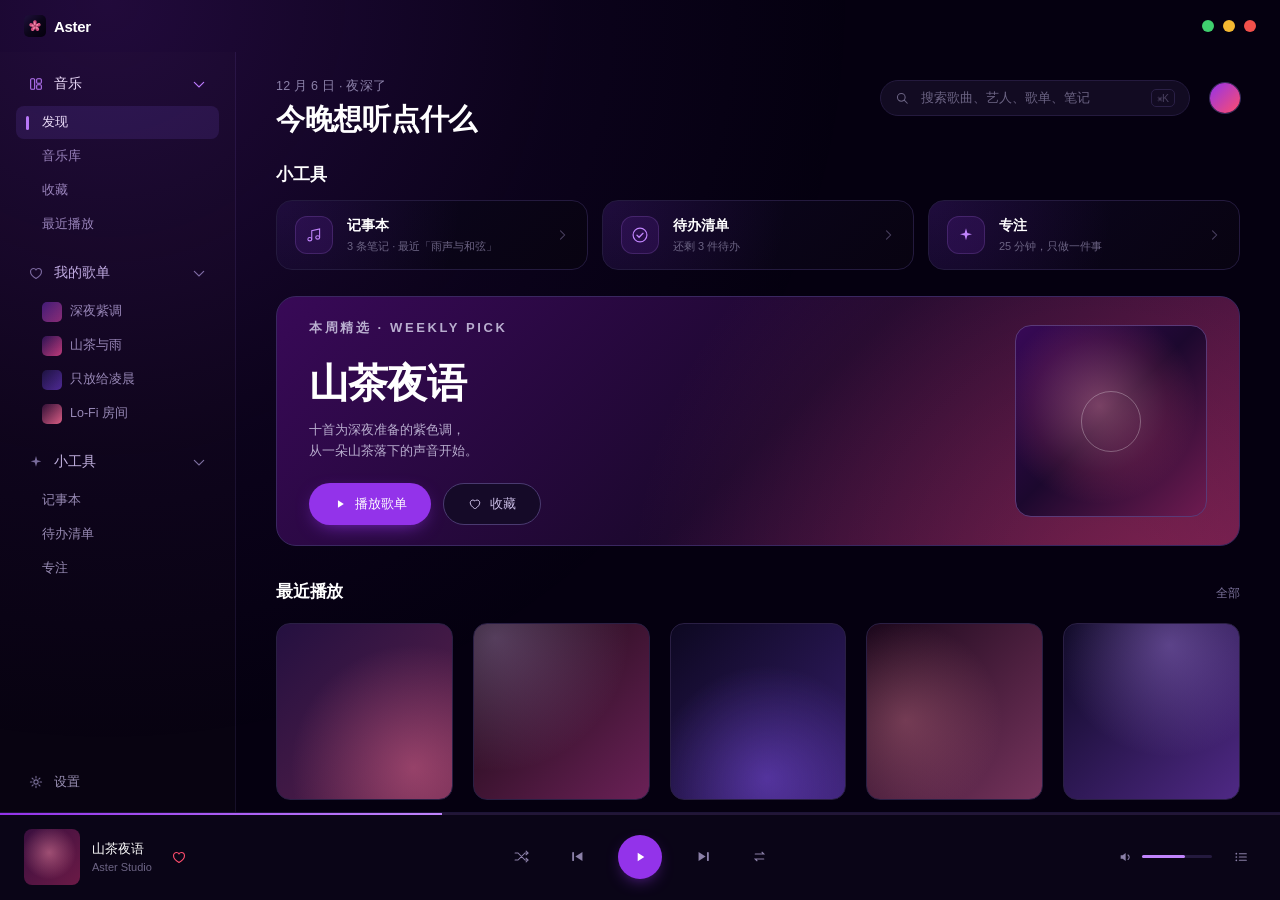
==== commit a6a782b0: "feat(design): 侧边栏改为两级导航 - 主功能（音乐 / 我的歌单 / 小工具）作为一级分组，子功能收进二级列表 - 分组可折叠、状态存 localStorage；当前页所在分组自动展开并" ====
--- a/Design/index.html
+++ b/Design/index.html
@@ -37,46 +37,50 @@
 
     <!-- ===================== 侧边栏 ===================== -->
     <aside class="sidebar">
-      <nav class="nav">
-        <a href="index.html" class="active">
-          <svg class="icon"><use href="#i-home"/></svg>发现
-        </a>
-        <a href="playlist.html">
-          <svg class="icon"><use href="#i-library"/></svg>音乐库
-        </a>
-        <a href="playlist.html">
-          <svg class="icon"><use href="#i-heart"/></svg>收藏
-        </a>
-        <a href="playlist.html">
-          <svg class="icon"><use href="#i-clock"/></svg>最近播放
-        </a>
-      </nav>
-
-      <div class="side-sep"></div>
-
-      <div class="side-label">
-        我的歌单
-        <button aria-label="新建歌单"><svg class="icon" style="width:14px;height:14px"><use href="#i-plus"/></svg></button>
-      </div>
-      <div class="playlists">
-        <a href="playlist.html">
-          <span class="pl-thumb" style="background:linear-gradient(135deg,#3A1A6B,#8B2D6B)"></span>深夜紫调
-        </a>
-        <a href="playlist.html" class="current">
-          <span class="pl-thumb" style="background:linear-gradient(135deg,#241046,#C33C71)"></span>山茶与雨
-        </a>
-        <a href="playlist.html">
-          <span class="pl-thumb" style="background:linear-gradient(135deg,#141033,#4B2A8F)"></span>只放给凌晨
-        </a>
-        <a href="playlist.html">
-          <span class="pl-thumb" style="background:linear-gradient(135deg,#2B0E2A,#E0617F)"></span>Lo-Fi 房间
-        </a>
+
+      <div class="side-group" data-group="music">
+        <button class="side-main open" type="button">
+          <svg class="icon"><use href="#i-library"/></svg>
+          <span>音乐</span>
+          <svg class="icon side-caret"><use href="#i-back"/></svg>
+        </button>
+        <nav class="subnav">
+          <a href="index.html" class="active">发现</a>
+          <a href="playlist.html">音乐库</a>
+          <a href="playlist.html">收藏</a>
+          <a href="playlist.html">最近播放</a>
+        </nav>
+      </div>
+
+      <div class="side-group" data-group="playlists">
+        <button class="side-main open" type="button">
+          <svg class="icon"><use href="#i-heart"/></svg>
+          <span>我的歌单</span>
+          <svg class="icon side-caret"><use href="#i-back"/></svg>
+        </button>
+        <nav class="subnav">
+          <a href="playlist.html"><span class="pl-thumb" style="background:linear-gradient(135deg,#3A1A6B,#8B2D6B)"></span>深夜紫调</a>
+          <a href="playlist.html"><span class="pl-thumb" style="background:linear-gradient(135deg,#241046,#C33C71)"></span>山茶与雨</a>
+          <a href="playlist.html"><span class="pl-thumb" style="background:linear-gradient(135deg,#141033,#4B2A8F)"></span>只放给凌晨</a>
+          <a href="playlist.html"><span class="pl-thumb" style="background:linear-gradient(135deg,#2B0E2A,#E0617F)"></span>Lo-Fi 房间</a>
+        </nav>
+      </div>
+
+      <div class="side-group" data-group="tools">
+        <button class="side-main open" type="button">
+          <svg class="icon"><use href="#i-sparkle"/></svg>
+          <span>小工具</span>
+          <svg class="icon side-caret"><use href="#i-back"/></svg>
+        </button>
+        <nav class="subnav">
+          <a href="notes.html">记事本</a>
+          <a href="todos.html">待办清单</a>
+          <a href="focus.html">专注</a>
+        </nav>
       </div>
 
       <div class="side-bottom">
-        <a href="settings.html">
-          <svg class="icon"><use href="#i-settings"/></svg>设置
-        </a>
+        <a href="settings.html"><svg class="icon"><use href="#i-settings"/></svg>设置</a>
       </div>
     </aside>
 
@@ -85,21 +89,55 @@
 
       <div class="content-head">
         <div>
-          <p class="greeting">晚上好</p>
+          <p class="greeting" id="greeting">晚上好</p>
           <h1 class="page-title">今晚想听点什么</h1>
         </div>
         <div class="head-actions">
           <label class="search">
             <svg class="icon"><use href="#i-search"/></svg>
-            <input type="text" placeholder="搜索歌曲、艺人、歌单" aria-label="搜索">
+            <input type="text" placeholder="搜索歌曲、艺人、歌单、笔记" aria-label="搜索">
             <kbd>⌘K</kbd>
           </label>
           <a class="avatar" href="login.html" title="账号"></a>
         </div>
       </div>
 
+      <!-- 小工具 -->
+      <div class="section-head" style="margin:0 0 14px">
+        <h3>小工具</h3>
+      </div>
+
+      <div class="tools">
+        <a class="tool" href="notes.html">
+          <span class="tool-ico"><svg class="icon"><use href="#i-note"/></svg></span>
+          <div class="tool-txt">
+            <h4>记事本</h4>
+            <p data-notes-stat>随手记下歌词与想法</p>
+          </div>
+          <svg class="icon tool-go"><use href="#i-back"/></svg>
+        </a>
+
+        <a class="tool" href="todos.html">
+          <span class="tool-ico"><svg class="icon"><use href="#i-check"/></svg></span>
+          <div class="tool-txt">
+            <h4>待办清单</h4>
+            <p data-todos-stat>今天还有几件事</p>
+          </div>
+          <svg class="icon tool-go"><use href="#i-back"/></svg>
+        </a>
+
+        <a class="tool" href="focus.html">
+          <span class="tool-ico"><svg class="icon"><use href="#i-sparkle"/></svg></span>
+          <div class="tool-txt">
+            <h4>专注</h4>
+            <p data-focus-stat>25 分钟，只做一件事</p>
+          </div>
+          <svg class="icon tool-go"><use href="#i-back"/></svg>
+        </a>
+      </div>
+
       <!-- 精选 -->
-      <section class="hero">
+      <section class="hero" style="margin-top:26px">
         <div class="hero-copy">
           <p class="hero-tag">本周精选 · WEEKLY PICK</p>
           <h2>山茶夜语</h2>
@@ -194,5 +232,6 @@
 </div>
 
 <script src="app.js"></script>
+<script src="tools.js"></script>
 </body>
 </html>
--- a/Design/styles.css
+++ b/Design/styles.css
@@ -141,57 +141,8 @@
   padding:12px 0 10px;
   overflow-y:auto;
 }
-.nav{ padding:0 16px; display:flex; flex-direction:column; gap:2px; }
-.nav a{
-  display:flex;
-  align-items:center;
-  gap:10px;
-  height:40px;
-  padding:0 12px;
-  border-radius:10px;
-  font-size:13.5px;
-  color:#9A90B4;
-  transition: background .16s var(--ease), color .16s var(--ease);
-}
-.nav a .icon{ width:16px; height:16px; flex:0 0 16px; color:#7A7099; transition: color .16s var(--ease); }
-.nav a:hover{ background: rgba(255,255,255,.03); color:#C9BCE4; }
-.nav a:hover .icon{ color:#9A90B4; }
-.nav a.active{ background:#191030; color:#fff; }
-.nav a.active .icon{ color: var(--purple-l); }
-
-.side-sep{ height:1px; background: var(--stroke-soft); margin:14px 20px; }
-
-.side-label{
-  display:flex;
-  align-items:center;
-  justify-content:space-between;
-  padding:0 20px;
-  margin-bottom:10px;
-  font-size:10px;
-  letter-spacing:.14em;
-  color:#7A7099;
-  font-weight:500;
-}
-.side-label button{ color:#5E5478; display:flex; transition: color .16s var(--ease); }
-.side-label button:hover{ color: var(--purple-l); }
-
-.playlists{ padding:0 20px; display:flex; flex-direction:column; gap:0; }
-.playlists a{
-  display:flex;
-  align-items:center;
-  gap:8px;
-  height:38px;
-  padding:0 8px;
-  margin:0 -8px;
-  border-radius:8px;
-  font-size:12.5px;
-  color:#9A90B4;
-  transition: background .16s var(--ease), color .16s var(--ease);
-}
-.playlists a:hover{ background: rgba(255,255,255,.03); color:#E8E2F5; }
-.playlists a.current{ background:#191030; color:#fff; }
 .pl-thumb{
-  width:22px; height:22px; border-radius:6px; flex:0 0 22px;
+  width:20px; height:20px; border-radius:5px; flex:0 0 20px;
 }
 
 .side-bottom{ margin-top:auto; padding:8px 16px 0; }
@@ -1110,7 +1061,7 @@
 /* ============================================================
    响应式
    ============================================================ */
-@media (max-width:1240px){
+@media (max-width:1219px){
   .cards{ grid-template-columns: repeat(4, minmax(0,1fr)); }
   .np-body{ gap:70px; padding:40px 60px; grid-template-columns: 360px minmax(0,1fr); }
   .np-left, .np-art{ width:360px; height:360px; }
@@ -1680,3 +1631,378 @@
   top:22px; right:24px;
   z-index:10;
 }
+
+/* ============================================================
+   08 小工具：记事本 / 待办 / 专注
+   ============================================================ */
+
+/* ---------- 首页工具条 ---------- */
+.tools{
+  display:grid;
+  grid-template-columns:repeat(3, minmax(0,1fr));
+  gap:14px;
+}
+.tool{
+  display:flex;
+  align-items:center;
+  gap:14px;
+  padding:15px 18px;
+  border-radius:var(--r-md);
+  border:1px solid #241A3E;
+  background-image:
+    radial-gradient(circle at 0% 0%, rgba(147,51,234,.14), transparent 58%),
+    linear-gradient(135deg,#0C0620,#080311);
+  transition: border-color .18s var(--ease), transform .18s var(--ease), background .18s var(--ease);
+}
+.tool:hover{
+  border-color:#4A3568;
+  transform:translateY(-2px);
+  background-image:
+    radial-gradient(circle at 0% 0%, rgba(147,51,234,.22), transparent 62%),
+    linear-gradient(135deg,#120A26,#0A0517);
+}
+.tool-ico{
+  width:38px; height:38px; border-radius:12px;
+  display:grid; place-items:center;
+  flex:0 0 38px;
+  color:var(--purple-l);
+  background:rgba(147,51,234,.12);
+  border:1px solid rgba(192,132,252,.18);
+}
+.tool-ico .icon{ width:18px; height:18px; }
+.tool-txt{ min-width:0; }
+.tool h4{ margin:0; font-size:13.5px; font-weight:600; letter-spacing:-.01em; }
+.tool p{
+  margin:4px 0 0;
+  font-size:11px;
+  color:#6C6484;
+  white-space:nowrap; overflow:hidden; text-overflow:ellipsis;
+}
+.tool-go{
+  margin-left:auto;
+  width:14px; height:14px;
+  flex:0 0 14px;
+  color:#4A4160;
+  transform:rotate(180deg);
+  transition: color .18s var(--ease), transform .18s var(--ease);
+}
+.tool:hover .tool-go{ color:var(--purple-l); transform:rotate(180deg) translateX(-2px); }
+
+/* ---------- 记事本 ---------- */
+.notes{
+  display:grid;
+  grid-template-columns:288px minmax(0,1fr);
+  gap:18px;
+  align-items:start;
+}
+.note-list{
+  display:flex;
+  flex-direction:column;
+  border:1px solid var(--stroke);
+  border-radius:var(--r-lg);
+  background:var(--card);
+  overflow:hidden;
+  max-height:500px;
+}
+.note-list-head{
+  display:flex; align-items:center; justify-content:space-between;
+  padding:14px 14px 12px;
+  border-bottom:1px solid var(--stroke-soft);
+}
+.note-list-head strong{ font-size:11.5px; font-weight:500; letter-spacing:.06em; color:#8B80A8; }
+.note-list-head .icon-btn{ width:26px; height:26px; }
+.note-list-head .icon-btn .icon{ width:14px; height:14px; }
+.note-list-body{ padding:6px; overflow-y:auto; }
+.note-item{
+  display:block;
+  padding:11px 12px;
+  border-radius:10px;
+  border:1px solid transparent;
+  transition: background .16s var(--ease), border-color .16s var(--ease);
+}
+.note-item:hover{ background:rgba(255,255,255,.03); }
+.note-item.on{ background:#191030; border-color:#2A1F44; }
+.note-item h4{ margin:0; font-size:13px; font-weight:500; }
+.note-item p{
+  margin:5px 0 0;
+  font-size:11px; color:#5E5478;
+  white-space:nowrap; overflow:hidden; text-overflow:ellipsis;
+}
+.note-item time{ display:block; margin-top:6px; font-size:10px; color:#3F3656; }
+.note-list-empty{ padding:26px 16px; text-align:center; font-size:11.5px; color:#4A4160; }
+
+.note-editor{
+  display:flex;
+  flex-direction:column;
+  min-height:500px;
+  padding:26px 30px 20px;
+  border:1px solid var(--stroke);
+  border-radius:var(--r-lg);
+  background-image:linear-gradient(180deg,#0A0517,#080311);
+}
+.note-title{
+  width:100%;
+  background:none; border:0; outline:0;
+  color:var(--text);
+  font-family:inherit;
+  font-size:22px; font-weight:600; letter-spacing:-.01em;
+  line-height:1.35;
+}
+.note-title::placeholder{ color:#3F3656; }
+.note-meta{
+  display:flex; align-items:center; gap:12px;
+  margin-top:10px;
+  font-size:10.5px; color:#5E5478;
+}
+.note-meta .spacer{ margin-left:auto; }
+.note-del{
+  background:none; border:0; cursor:pointer;
+  font-family:inherit; font-size:11px; color:#5E5478;
+  transition:color .16s var(--ease);
+}
+.note-del:hover{ color:var(--rose-soft); }
+.note-body{
+  flex:1;
+  width:100%;
+  min-height:320px;
+  margin-top:18px;
+  padding-top:18px;
+  border:0; border-top:1px solid var(--stroke-soft);
+  background:none; outline:0; resize:none;
+  color:#C9BCE4;
+  font-family:inherit;
+  font-size:13.5px; line-height:1.95;
+}
+.note-body::placeholder{ color:#3F3656; }
+.note-blank{
+  display:flex; flex-direction:column; align-items:center; justify-content:center;
+  gap:12px;
+  flex:1;
+  color:#4A4160;
+  font-size:12px;
+}
+.note-blank .icon{ width:34px; height:34px; }
+
+/* ---------- 待办清单 ---------- */
+.todo-grid{
+  display:grid;
+  grid-template-columns:minmax(0,1fr) 300px;
+  gap:18px;
+  align-items:start;
+}
+.todo-card{
+  min-width:0;
+  padding:18px 20px 12px;
+  border:1px solid var(--stroke);
+  border-radius:var(--r-lg);
+  background:var(--card);
+}
+.todo-input{ display:flex; gap:10px; margin-bottom:12px; }
+.todo-input input{
+  flex:1; min-width:0;
+  height:40px;
+  padding:0 14px;
+  border-radius:10px;
+  border:1px solid var(--field, #241A3E);
+  background:#120B22;
+  color:var(--text);
+  font-family:inherit; font-size:13px;
+  outline:0;
+  transition:border-color .16s var(--ease), background .16s var(--ease);
+}
+.todo-input input::placeholder{ color:#5E5478; }
+.todo-input input:focus{ border-color:rgba(147,51,234,.55); background:#150D28; }
+.todo-input .btn{ height:40px; padding:0 20px; border-radius:10px; }
+
+.todo{ display:flex; align-items:center; gap:12px; padding:11px 8px; border-radius:10px; transition:background .14s var(--ease); }
+.todo:hover{ background:rgba(255,255,255,.03); }
+.todo .ck{ align-items:center; cursor:pointer; flex:1; min-width:0; }
+.todo-text{ font-size:13px; color:#E8E2F5; overflow:hidden; text-overflow:ellipsis; }
+.todo.done .todo-text{ color:#5E5478; text-decoration:line-through; }
+.todo-time{ font-size:10px; color:#3F3656; flex:0 0 auto; }
+.todo-del{
+  width:24px; height:24px; flex:0 0 24px;
+  display:grid; place-items:center;
+  border-radius:12px;
+  color:#5E5478;
+  opacity:0;
+  transition:opacity .14s var(--ease), background .14s var(--ease), color .14s var(--ease);
+}
+.todo:hover .todo-del{ opacity:1; }
+.todo-del:hover{ background:rgba(255,77,109,.12); color:var(--rose-soft); }
+.todo-del .icon{ width:12px; height:12px; transform:rotate(45deg); }
+.todo-foot{
+  display:flex; align-items:center; justify-content:space-between;
+  margin-top:8px; padding-top:12px;
+  border-top:1px solid var(--stroke-soft);
+  font-size:11px; color:#5E5478;
+}
+.todo-foot .link{ color:#8B80A8; cursor:pointer; transition:color .16s var(--ease); }
+.todo-foot .link:hover{ color:var(--purple-l); }
+.filters{ display:flex; gap:6px; }
+.chip{
+  height:26px; padding:0 12px;
+  border-radius:13px;
+  border:1px solid transparent;
+  font-size:11.5px; color:#8B80A8;
+  transition:background .16s var(--ease), border-color .16s var(--ease), color .16s var(--ease);
+}
+.chip:hover{ color:#C9BCE4; }
+.chip.on{ background:#191030; border-color:#2A1F44; color:#fff; }
+.todo-empty{
+  padding:40px 16px;
+  text-align:center;
+  font-size:12px; color:#4A4160;
+}
+
+/* ---------- 专注 ---------- */
+.focus-grid{
+  display:grid;
+  grid-template-columns:minmax(0,1fr) 320px;
+  gap:18px;
+  align-items:start;
+}
+.focus-card{
+  display:flex; flex-direction:column; align-items:center; justify-content:center;
+  gap:6px;
+  min-height:540px;
+  padding:30px;
+  border:1px solid var(--stroke);
+  border-radius:var(--r-xl);
+  background-image:
+    radial-gradient(circle at 50% 44%, rgba(147,51,234,.16), transparent 62%),
+    linear-gradient(180deg,#0A0517,#070310);
+}
+.ring{ position:relative; width:260px; height:260px; }
+.ring svg{ width:100%; height:100%; transform:rotate(-90deg); }
+.ring circle{ fill:none; stroke-width:6; }
+.ring .track{ stroke:#1B1230; }
+.ring .fill{
+  stroke:url(#ringGrad);
+  stroke-linecap:round;
+  stroke-dasharray:653.45;
+  transition:stroke-dashoffset .45s linear;
+}
+.ring-center{
+  position:absolute; inset:0;
+  display:grid; place-content:center; text-align:center;
+}
+.ring-time{
+  font-size:52px; font-weight:700; letter-spacing:-.02em;
+  font-variant-numeric:tabular-nums;
+  line-height:1;
+}
+.ring-state{
+  margin-top:10px;
+  font-size:10.5px; letter-spacing:.18em; font-weight:500;
+  color:#8B80A8;
+}
+.presets{ display:flex; gap:8px; margin-top:26px; }
+.preset{
+  height:30px; padding:0 14px;
+  border-radius:15px;
+  border:1px solid #241A3E;
+  font-size:11.5px; color:#8B80A8;
+  transition:background .16s var(--ease), border-color .16s var(--ease), color .16s var(--ease);
+}
+.preset:hover{ color:#C9BCE4; border-color:#3A2F55; }
+.preset.on{ background:#191030; border-color:#4A3568; color:#fff; }
+.focus-actions{ display:flex; gap:12px; margin-top:22px; }
+.focus-side{ display:flex; flex-direction:column; gap:14px; }
+.stat-card{
+  padding:18px 20px;
+  border:1px solid var(--stroke);
+  border-radius:var(--r-md);
+  background:var(--card);
+}
+.stat-card h4{
+  margin:0 0 2px;
+  font-size:11.5px; font-weight:500; letter-spacing:.06em; color:#8B80A8;
+}
+.stat-row{ display:flex; align-items:baseline; gap:8px; padding:12px 0; }
+.stat-row + .stat-row{ border-top:1px solid rgba(255,255,255,.04); }
+.stat-num{ font-size:26px; font-weight:600; font-variant-numeric:tabular-nums; letter-spacing:-.02em; }
+.stat-unit{ font-size:11px; color:#5E5478; }
+.stat-label{ margin-left:auto; font-size:11px; color:#5E5478; }
+.focus-tip{
+  display:flex; gap:14px;
+  padding:18px 20px;
+  border-radius:var(--r-md);
+  border:1px solid #241A3E;
+  background:linear-gradient(135deg,#0C0620,#080311);
+}
+.focus-tip .icon{ width:18px; height:18px; color:#C084FC; flex:0 0 18px; margin-top:2px; }
+.focus-tip p{ margin:0; font-size:11.5px; line-height:1.7; color:#6C6484; }
+.focus-tip strong{ display:block; font-size:12.5px; font-weight:500; color:#E8E2F5; margin-bottom:4px; }
+
+@media (max-width:1180px){
+  .notes{ grid-template-columns:240px minmax(0,1fr); }
+  .focus-grid{ grid-template-columns:minmax(0,1fr) 280px; }
+}
+@media (max-width:1040px){
+  .tools{ grid-template-columns:1fr; }
+  .notes, .focus-grid, .todo-grid{ grid-template-columns:1fr; }
+}
+
+/* ============================================================
+   09 侧边栏：两级导航（主功能 → 子功能）
+   ============================================================ */
+.side-group{ display:flex; flex-direction:column; }
+.side-main{
+  display:flex; align-items:center; gap:10px;
+  height:40px;
+  margin:0 16px;
+  padding:0 12px;
+  border:0; border-radius:10px;
+  background:none;
+  font-family:inherit;
+  font-size:13.5px;
+  color:#C9BCE4;
+  text-align:left;
+  cursor:pointer;
+  transition:background .16s var(--ease), color .16s var(--ease);
+}
+.side-main:hover{ background:rgba(255,255,255,.03); }
+.side-main .icon{ width:16px; height:16px; flex:0 0 16px; color:#7A7099; }
+.side-caret{
+  margin-left:auto;
+  width:12px; height:12px; flex:0 0 12px;
+  color:#4A4160;
+  transform:rotate(180deg);
+  transition:transform .2s var(--ease), color .16s var(--ease);
+}
+.side-main.open .side-caret{ transform:rotate(-90deg); }
+.side-main:hover .side-caret{ color:#8B80A8; }
+
+.subnav{
+  display:flex;
+  flex-direction:column;
+  gap:1px;
+  padding:2px 16px 4px;
+}
+.subnav[hidden]{ display:none; }
+.subnav a{
+  position:relative;
+  display:flex;
+  align-items:center;
+  gap:8px;
+  height:33px;
+  padding:0 10px 0 26px;
+  border-radius:8px;
+  font-size:12.5px;
+  color:#9A90B4;
+  transition:background .16s var(--ease), color .16s var(--ease);
+}
+.subnav a:hover{ background:rgba(255,255,255,.03); color:#E8E2F5; }
+.subnav a.active{ background:#191030; color:#fff; }
+.subnav a.active::before{
+  content:"";
+  position:absolute; left:10px; top:50%;
+  width:3px; height:14px; margin-top:-7px;
+  border-radius:2px;
+  background:var(--purple-l);
+}
+.subnav .pl-thumb{ width:20px; height:20px; border-radius:5px; flex:0 0 20px; }
+.side-group.current .side-main{ color:#fff; }
+.side-group.current .side-main .icon{ color:var(--purple-l); }
+.side-group + .side-group{ margin-top:8px; }
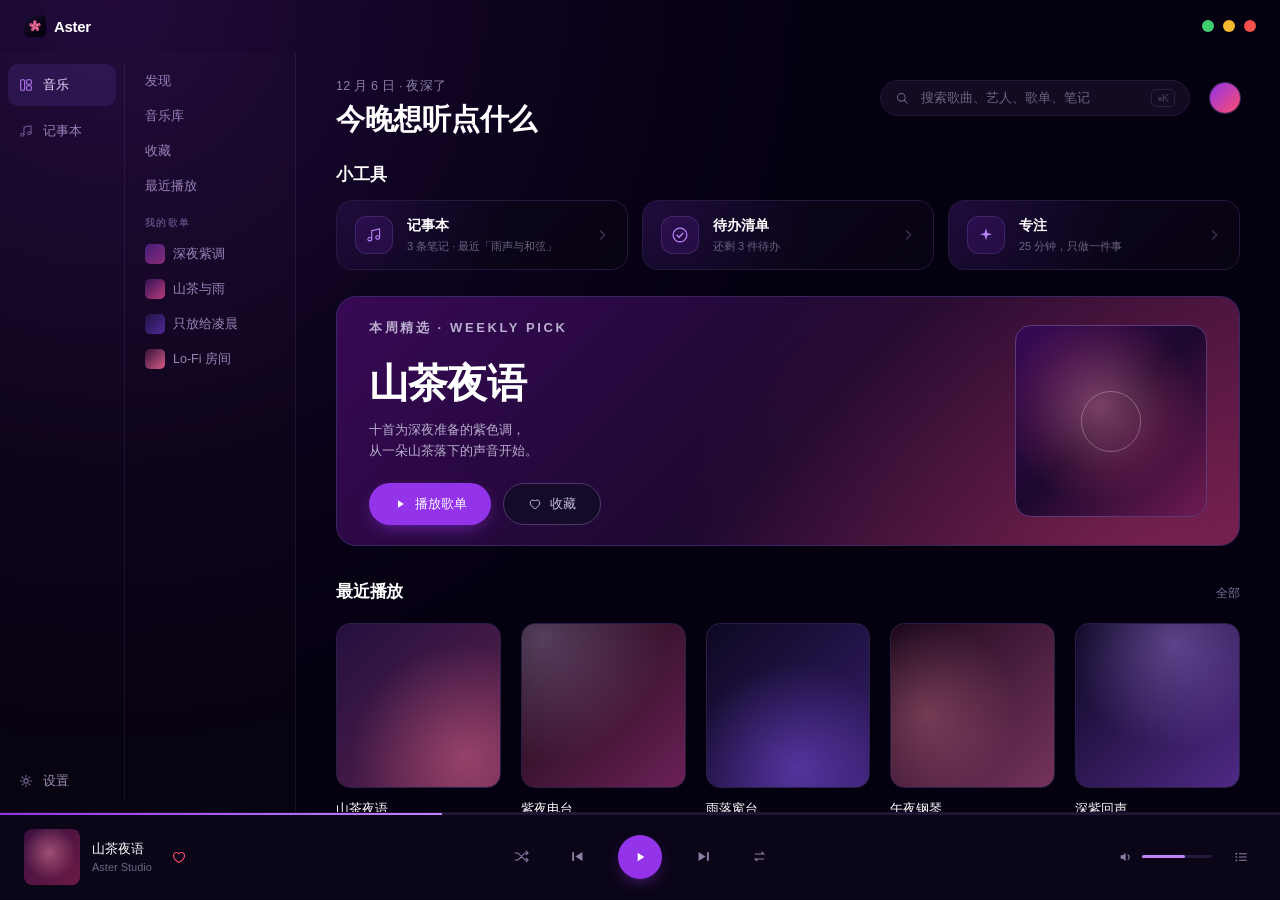
==== commit b53a93cf: "feat(design): 侧边栏改为主功能 + 右侧二级菜单 - 一级菜单只保留「音乐 / 记事本」，设置固定在底部 - 点击一级在右侧切换对应的二级列表：   音乐 → 发现 / 音乐库 / 收藏" ====
--- a/Design/index.html
+++ b/Design/index.html
@@ -38,49 +38,34 @@
     <!-- ===================== 侧边栏 ===================== -->
     <aside class="sidebar">
 
-      <div class="side-group" data-group="music">
-        <button class="side-main open" type="button">
-          <svg class="icon"><use href="#i-library"/></svg>
-          <span>音乐</span>
-          <svg class="icon side-caret"><use href="#i-back"/></svg>
-        </button>
-        <nav class="subnav">
-          <a href="index.html" class="active">发现</a>
-          <a href="playlist.html">音乐库</a>
-          <a href="playlist.html">收藏</a>
-          <a href="playlist.html">最近播放</a>
-        </nav>
-      </div>
-
-      <div class="side-group" data-group="playlists">
-        <button class="side-main open" type="button">
-          <svg class="icon"><use href="#i-heart"/></svg>
-          <span>我的歌单</span>
-          <svg class="icon side-caret"><use href="#i-back"/></svg>
-        </button>
-        <nav class="subnav">
-          <a href="playlist.html"><span class="pl-thumb" style="background:linear-gradient(135deg,#3A1A6B,#8B2D6B)"></span>深夜紫调</a>
-          <a href="playlist.html"><span class="pl-thumb" style="background:linear-gradient(135deg,#241046,#C33C71)"></span>山茶与雨</a>
-          <a href="playlist.html"><span class="pl-thumb" style="background:linear-gradient(135deg,#141033,#4B2A8F)"></span>只放给凌晨</a>
-          <a href="playlist.html"><span class="pl-thumb" style="background:linear-gradient(135deg,#2B0E2A,#E0617F)"></span>Lo-Fi 房间</a>
-        </nav>
-      </div>
-
-      <div class="side-group" data-group="tools">
-        <button class="side-main open" type="button">
-          <svg class="icon"><use href="#i-sparkle"/></svg>
-          <span>小工具</span>
-          <svg class="icon side-caret"><use href="#i-back"/></svg>
-        </button>
-        <nav class="subnav">
-          <a href="notes.html">记事本</a>
-          <a href="todos.html">待办清单</a>
-          <a href="focus.html">专注</a>
-        </nav>
-      </div>
-
-      <div class="side-bottom">
-        <a href="settings.html"><svg class="icon"><use href="#i-settings"/></svg>设置</a>
+      <nav class="rail">
+        <button class="rail-item on" type="button" data-section="music">
+          <svg class="icon"><use href="#i-library"/></svg><span>音乐</span>
+        </button>
+        <button class="rail-item" type="button" data-section="notes">
+          <svg class="icon"><use href="#i-note"/></svg><span>记事本</span>
+        </button>
+        <a class="rail-item rail-bottom" href="settings.html">
+          <svg class="icon"><use href="#i-settings"/></svg><span>设置</span>
+        </a>
+      </nav>
+
+      <div class="subpanel" data-section="music">
+        <a href="index.html">发现</a>
+        <a href="playlist.html">音乐库</a>
+        <a href="playlist.html">收藏</a>
+        <a href="playlist.html">最近播放</a>
+        <div class="sub-label">我的歌单</div>
+        <a href="playlist.html"><span class="pl-thumb" style="background:linear-gradient(135deg,#3A1A6B,#8B2D6B)"></span>深夜紫调</a>
+        <a href="playlist.html"><span class="pl-thumb" style="background:linear-gradient(135deg,#241046,#C33C71)"></span>山茶与雨</a>
+        <a href="playlist.html"><span class="pl-thumb" style="background:linear-gradient(135deg,#141033,#4B2A8F)"></span>只放给凌晨</a>
+        <a href="playlist.html"><span class="pl-thumb" style="background:linear-gradient(135deg,#2B0E2A,#E0617F)"></span>Lo-Fi 房间</a>
+      </div>
+
+      <div class="subpanel" data-section="notes" hidden>
+        <a href="notes.html">笔记</a>
+        <a href="todos.html">待办清单</a>
+        <a href="focus.html">专注</a>
       </div>
     </aside>
 
--- a/Design/styles.css
+++ b/Design/styles.css
@@ -132,14 +132,14 @@
    侧边栏
    ============================================================ */
 .sidebar{
-  width:236px;
-  flex:0 0 236px;
+  width:296px;
+  flex:0 0 296px;
   background: var(--panel);
   border-right:1px solid var(--stroke-soft);
   display:flex;
-  flex-direction:column;
+  flex-direction:row;
   padding:12px 0 10px;
-  overflow-y:auto;
+  overflow:hidden;
 }
 .pl-thumb{
   width:20px; height:20px; border-radius:5px; flex:0 0 20px;
@@ -1945,64 +1945,76 @@
 }
 
 /* ============================================================
-   09 侧边栏：两级导航（主功能 → 子功能）
+   09 侧边栏：一级菜单（音乐 / 记事本）+ 右侧二级菜单
    ============================================================ */
-.side-group{ display:flex; flex-direction:column; }
-.side-main{
-  display:flex; align-items:center; gap:10px;
-  height:40px;
-  margin:0 16px;
-  padding:0 12px;
-  border:0; border-radius:10px;
+.rail{
+  width:124px;
+  flex:0 0 124px;
+  display:flex;
+  flex-direction:column;
+  gap:4px;
+  padding:0 8px;
+  overflow-y:auto;
+}
+.rail-item{
+  display:flex;
+  align-items:center;
+  gap:9px;
+  height:42px;
+  padding:0 10px;
+  border:0;
+  border-radius:10px;
   background:none;
   font-family:inherit;
-  font-size:13.5px;
-  color:#C9BCE4;
+  font-size:13px;
+  color:#9A90B4;
   text-align:left;
   cursor:pointer;
   transition:background .16s var(--ease), color .16s var(--ease);
 }
-.side-main:hover{ background:rgba(255,255,255,.03); }
-.side-main .icon{ width:16px; height:16px; flex:0 0 16px; color:#7A7099; }
-.side-caret{
-  margin-left:auto;
-  width:12px; height:12px; flex:0 0 12px;
-  color:#4A4160;
-  transform:rotate(180deg);
-  transition:transform .2s var(--ease), color .16s var(--ease);
-}
-.side-main.open .side-caret{ transform:rotate(-90deg); }
-.side-main:hover .side-caret{ color:#8B80A8; }
-
-.subnav{
+.rail-item .icon{ width:16px; height:16px; flex:0 0 16px; color:#7A7099; transition:color .16s var(--ease); }
+.rail-item:hover{ background:rgba(255,255,255,.03); color:#C9BCE4; }
+.rail-item:hover .icon{ color:#9A90B4; }
+.rail-item.on{ background:#191030; color:#fff; }
+.rail-item.on .icon{ color:var(--purple-l); }
+.rail-bottom{ margin-top:auto; }
+
+.subpanel{
+  flex:1;
+  min-width:0;
   display:flex;
   flex-direction:column;
   gap:1px;
-  padding:2px 16px 4px;
-}
-.subnav[hidden]{ display:none; }
-.subnav a{
-  position:relative;
+  padding:0 10px;
+  border-left:1px solid var(--stroke-soft);
+  overflow-y:auto;
+}
+.subpanel[hidden]{ display:none; }
+.subpanel a{
   display:flex;
   align-items:center;
   gap:8px;
-  height:33px;
-  padding:0 10px 0 26px;
+  height:34px;
+  padding:0 10px;
   border-radius:8px;
   font-size:12.5px;
   color:#9A90B4;
-  transition:background .16s var(--ease), color .16s var(--ease);
-}
-.subnav a:hover{ background:rgba(255,255,255,.03); color:#E8E2F5; }
-.subnav a.active{ background:#191030; color:#fff; }
-.subnav a.active::before{
-  content:"";
-  position:absolute; left:10px; top:50%;
-  width:3px; height:14px; margin-top:-7px;
-  border-radius:2px;
-  background:var(--purple-l);
-}
-.subnav .pl-thumb{ width:20px; height:20px; border-radius:5px; flex:0 0 20px; }
-.side-group.current .side-main{ color:#fff; }
-.side-group.current .side-main .icon{ color:var(--purple-l); }
-.side-group + .side-group{ margin-top:8px; }
+  transition:background .16s var(--ease), color .16s var(--ease), box-shadow .16s var(--ease);
+}
+.subpanel a:hover{ background:rgba(255,255,255,.03); color:#E8E2F5; }
+.subpanel a.on{ background:#191030; color:#fff; box-shadow:inset 2px 0 0 var(--purple-l); }
+.subpanel a.current{ color:#fff; }
+.sub-label{
+  padding:12px 10px 6px;
+  font-size:10px;
+  letter-spacing:.14em;
+  color:#7A7099;
+}
+.subpanel .pl-thumb{ width:20px; height:20px; border-radius:5px; flex:0 0 20px; }
+
+/* 切换一级菜单时，右侧二级菜单轻微滑入 */
+.subpanel:not([hidden]){ animation: sub-in .18s var(--ease); }
+@keyframes sub-in{
+  from{ opacity:0; transform:translateX(-6px); }
+  to{ opacity:1; transform:none; }
+}
